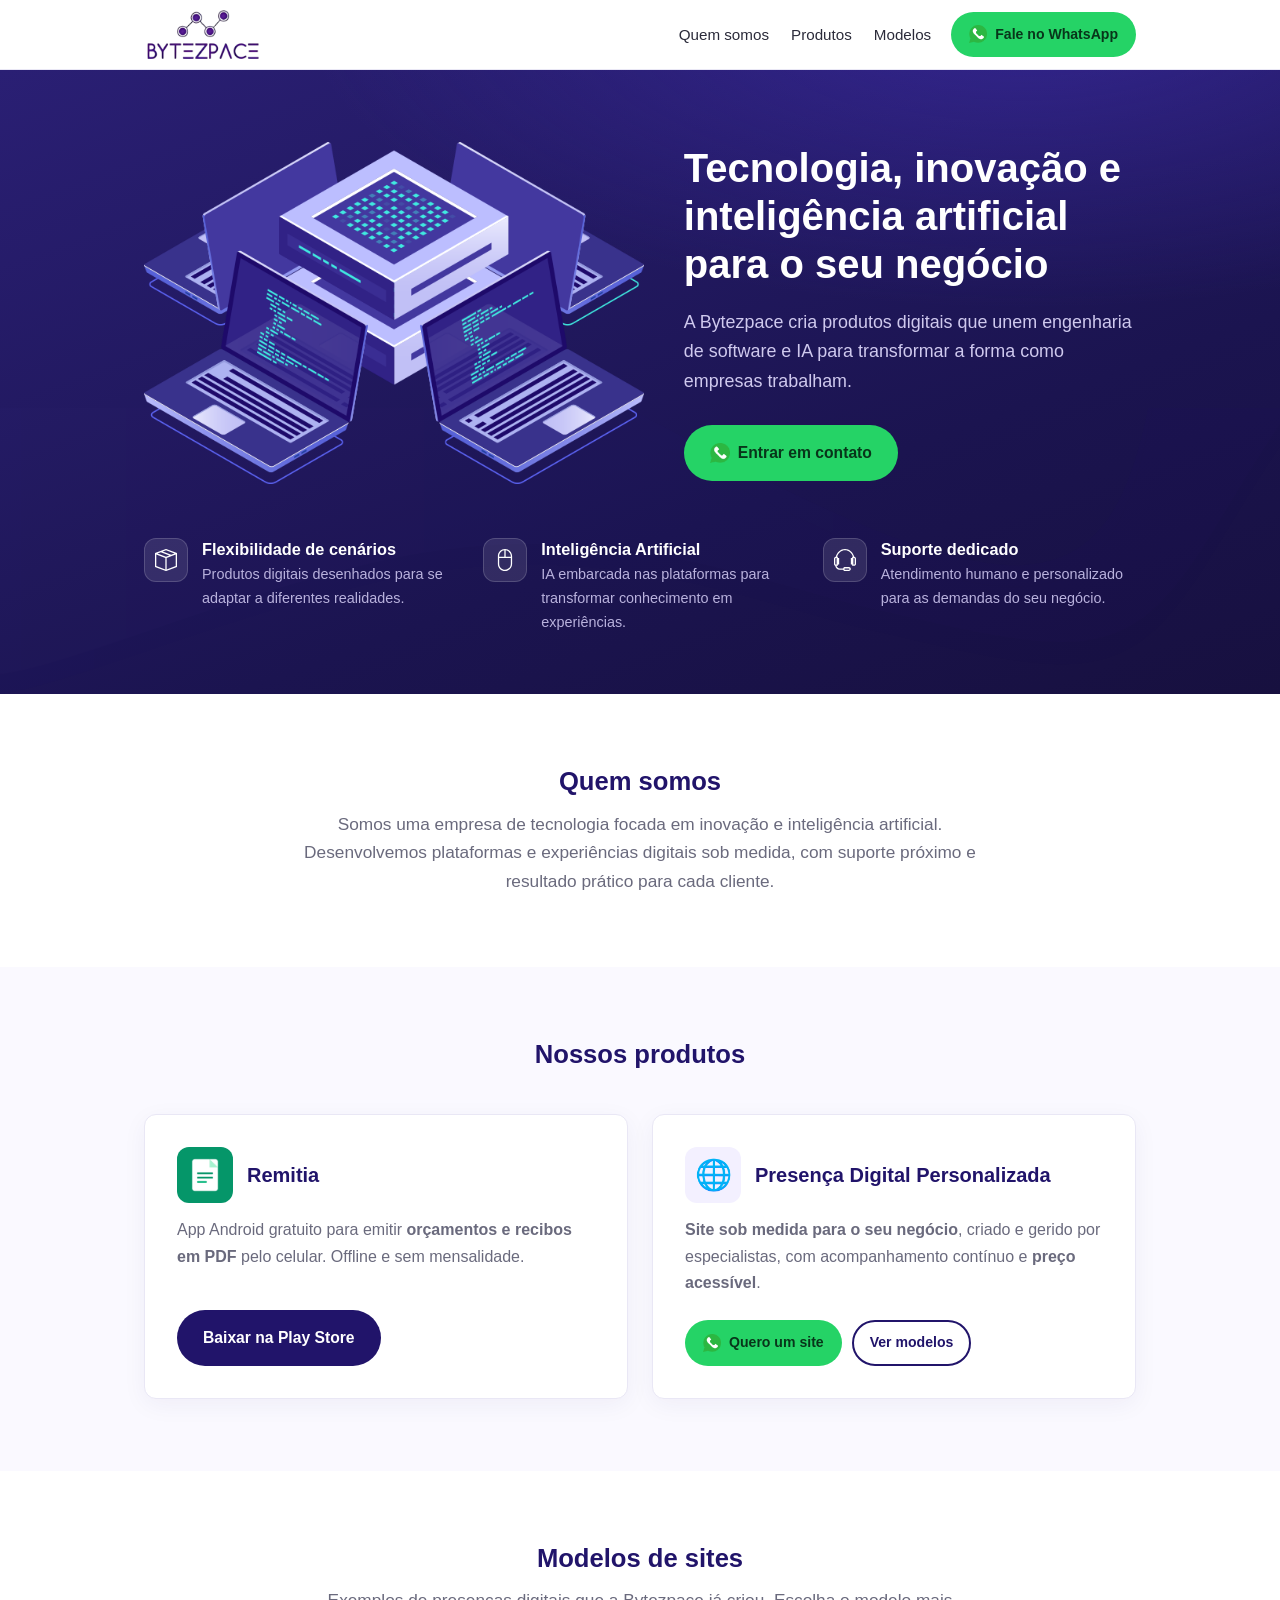
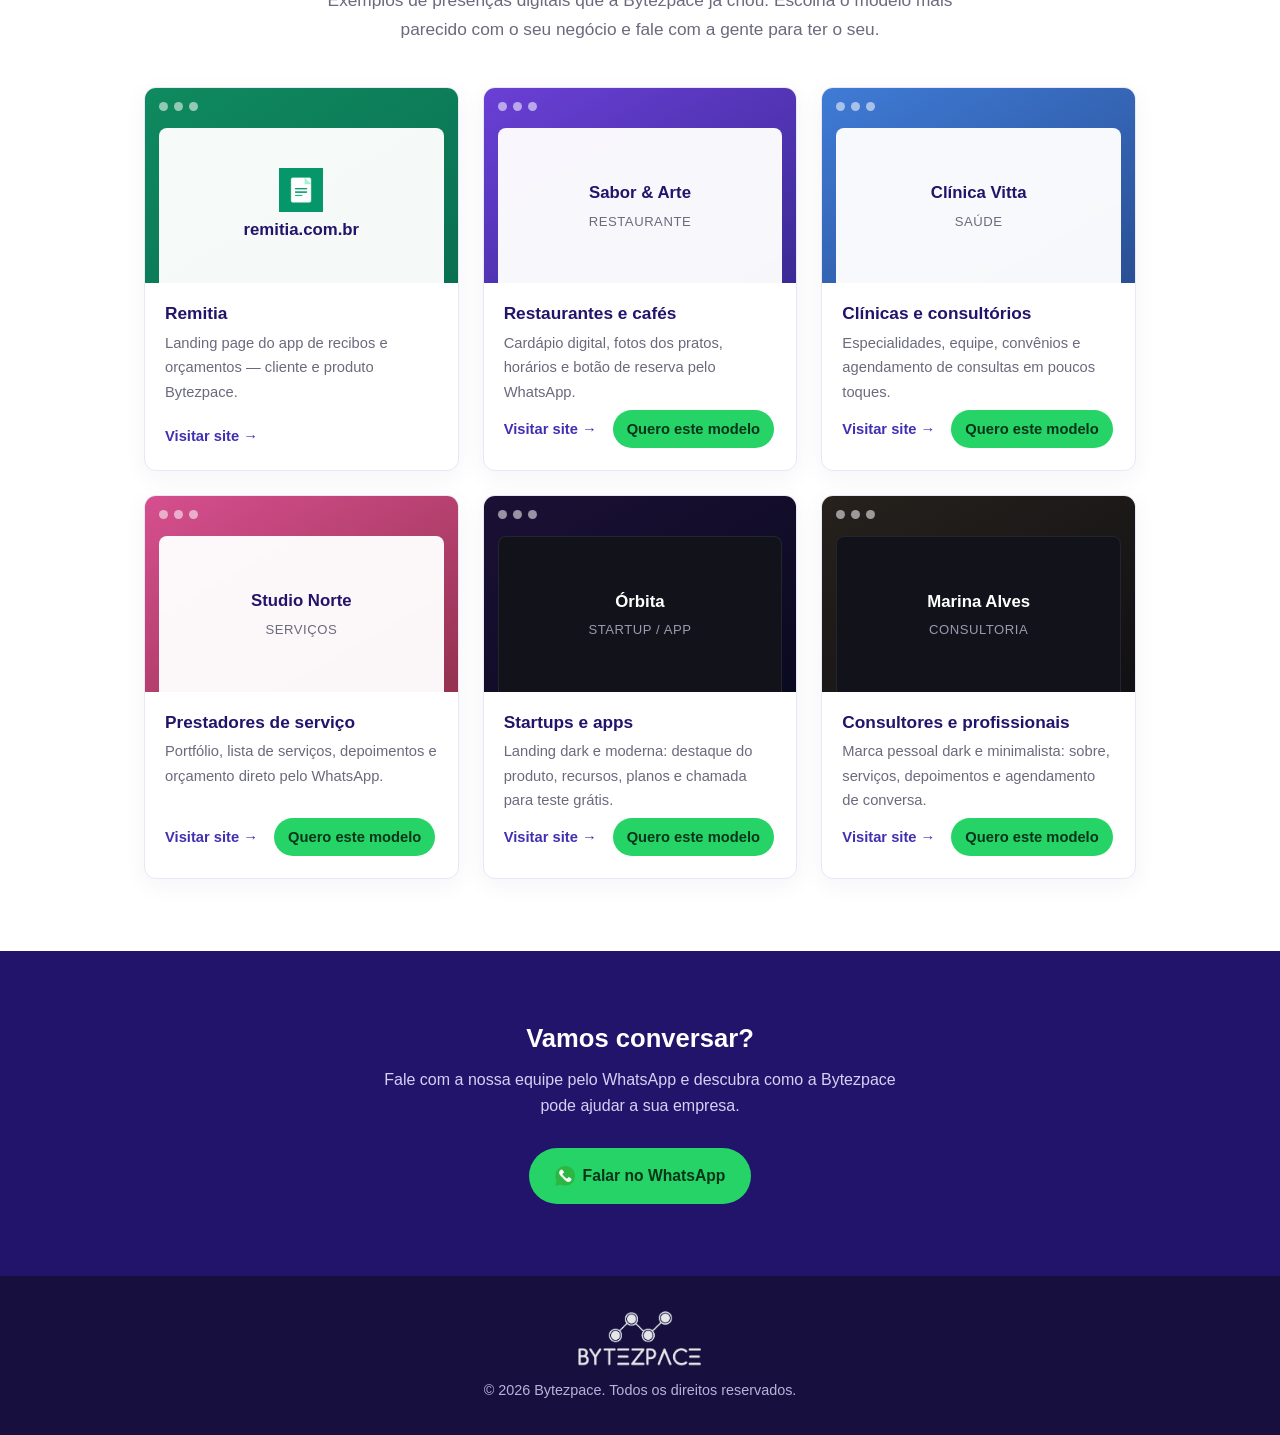
==== index.html @ 477f07d4 "First commit" ====
<!DOCTYPE html>
<html lang="pt-BR">

<head>
  <meta charset="UTF-8">
  <meta name="viewport" content="width=device-width, initial-scale=1.0">
  <title>Bytezpace — Tecnologia, inovação e inteligência artificial</title>
  <meta name="description"
    content="A Bytezpace fornece tecnologia, inovação e inteligência artificial para empresas. Conheça o Remitia e a Presença Digital Personalizada.">
  <link rel="icon" href="assets/img/favicon.png" type="image/png">
  <link rel="stylesheet" href="assets/css/style.css">
</head>

<body>
  <!-- ===================== Header ===================== -->
  <header class="site-header">
    <div class="container header__inner">
      <a class="header__logo" href="#top">
        <img src="assets/img/logo.png" alt="Bytezpace" width="118">
      </a>
      <nav class="header__nav">
        <a href="#quem-somos">Quem somos</a>
        <a href="#produtos">Produtos</a>
        <a href="#modelos">Modelos</a>
      </nav>
      <a class="btn btn--whatsapp btn--sm"
        href="https://wa.me/5561998340338?text=Ol%C3%A1%2C%20gostaria%20de%20falar%20com%20a%20Bytezpace."
        target="_blank" rel="noopener">
        <img src="assets/img/wa-icon.png" alt="" width="18" height="18">
        Fale no WhatsApp
      </a>
    </div>
  </header>

  <main id="top">
    <!-- ===================== Hero ===================== -->
    <section class="hero">
      <div class="container hero__inner">
        <div class="hero__art">
          <img src="assets/img/banner/hero-banner.png" alt="" width="620">
        </div>
        <div class="hero__content">
          <h1>Tecnologia, inovação e inteligência artificial para o seu negócio</h1>
          <p>A Bytezpace cria produtos digitais que unem engenharia de software e IA para
            transformar a forma como empresas trabalham.</p>
          <a class="btn btn--whatsapp"
            href="https://wa.me/5561998340338?text=Ol%C3%A1%2C%20gostaria%20de%20falar%20com%20a%20Bytezpace."
            target="_blank" rel="noopener">
            <img src="assets/img/wa-icon.png" alt="" width="20" height="20">
            Entrar em contato
          </a>
        </div>
      </div>

      <div class="container hero__features">
        <div class="feature">
          <span class="feature__icon" aria-hidden="true">
            <svg viewBox="0 0 17 17" fill="currentColor">
              <path
                d="M8.517-0.035l-8.517 3.221v10.693l8.5 3.188 8.5-3.188v-10.692l-8.483-3.222zM15.084 3.528l-2.586 0.97-6.557-2.489 2.575-0.974 6.568 2.493zM8.5 5.997l-6.581-2.468 2.609-0.986 6.551 2.487-2.579 0.967zM1 4.253l7 2.625v8.932l-7-2.625v-8.932zM9 15.81v-8.932l7-2.625v8.932l-7 2.625z" />
            </svg>
          </span>
          <div>
            <h3>Flexibilidade de cenários</h3>
            <p>Produtos digitais desenhados para se adaptar a diferentes realidades.</p>
          </div>
        </div>
        <div class="feature">
          <span class="feature__icon" aria-hidden="true">
            <svg viewBox="0 0 17 17" fill="currentColor">
              <path
                d="M8.5 0c-3.033 0-5.5 2.467-5.5 5.5v6c0 3.033 2.467 5.5 5.5 5.5s5.5-2.467 5.5-5.5v-6c0-3.033-2.467-5.5-5.5-5.5zM13 5.5v0.5h-4v-4.949c2.244 0.252 4 2.139 4 4.449zM8 1.051v4.949h-4v-0.5c0-2.31 1.756-4.197 4-4.449zM8.5 16c-2.481 0-4.5-2.019-4.5-4.5v-4.5h9v4.5c0 2.481-2.019 4.5-4.5 4.5z" />
            </svg>
          </span>
          <div>
            <h3>Inteligência Artificial</h3>
            <p>IA embarcada nas plataformas para transformar conhecimento em experiências.</p>
          </div>
        </div>
        <div class="feature">
          <span class="feature__icon" aria-hidden="true">
            <svg viewBox="0 0 17 17" fill="currentColor">
              <path
                d="M15.668 6.017c-0.957-3.557-3.863-6.017-7.168-6.017-3.295 0-6.212 2.464-7.168 6.017-0.747 0.082-1.332 0.712-1.332 1.483v4c0 0.625 0.382 1.16 0.924 1.385 0.194 1.747 1.663 3.115 3.461 3.115h2.707c0.207 0.581 0.757 1 1.408 1h3c0.827 0 1.5-0.673 1.5-1.5s-0.673-1.5-1.5-1.5h-3c-0.651 0-1.201 0.419-1.408 1h-2.707c-1.208 0-2.217-0.86-2.449-2h1.064v-1h1v-5h-1v-1h-0.606c0.913-2.961 3.352-5 6.106-5 2.762 0 5.193 2.037 6.106 5h-0.606v1h-1v5h1v1h1.506c0.824 0 1.494-0.673 1.494-1.5v-4c0-0.771-0.585-1.401-1.332-1.483zM8.5 15h3c0.275 0 0.5 0.224 0.5 0.5s-0.225 0.5-0.5 0.5h-3c-0.275 0-0.5-0.224-0.5-0.5s0.225-0.5 0.5-0.5zM2 12h-0.506c-0.272 0-0.494-0.224-0.494-0.5v-4c0-0.276 0.222-0.5 0.494-0.5h0.506v5zM16 11.5c0 0.276-0.222 0.5-0.494 0.5h-0.506v-5h0.506c0.272 0 0.494 0.224 0.494 0.5v4z" />
            </svg>
          </span>
          <div>
            <h3>Suporte dedicado</h3>
            <p>Atendimento humano e personalizado para as demandas do seu negócio.</p>
          </div>
        </div>
      </div>
    </section>

    <!-- ===================== Quem somos ===================== -->
    <section id="quem-somos" class="section">
      <div class="container">
        <h2>Quem somos</h2>
        <p class="section__lead">
          Somos uma empresa de tecnologia focada em inovação e inteligência artificial.
          Desenvolvemos plataformas e experiências digitais sob medida, com suporte
          próximo e resultado prático para cada cliente.
        </p>
      </div>
    </section>

    <!-- ===================== Produtos ===================== -->
    <section id="produtos" class="section section--alt">
      <div class="container">
        <h2>Nossos produtos</h2>

        <div class="products">
          <!-- Produto 1: Remitia -->
          <article class="product">
            <div class="product__head">
              <img class="product__icon" src="assets/img/remitia-icon.png" alt="Remitia" width="56" height="56">
              <h3>Remitia</h3>
            </div>
            <p>
              App Android gratuito para emitir <strong>orçamentos e recibos em PDF</strong>
              pelo celular. Offline e sem mensalidade.
            </p>
            <a class="btn btn--primary"
              href="https://play.google.com/store/apps/details?id=com.app.remitia"
              target="_blank" rel="noopener">
              Baixar na Play Store
            </a>
          </article>

          <!-- Produto 2: Presença Digital Personalizada -->
          <article class="product">
            <div class="product__head">
              <span class="product__icon product__icon--emoji">🌐</span>
              <h3>Presença Digital Personalizada</h3>
            </div>
            <p>
              <strong>Site sob medida para o seu negócio</strong>, criado e gerido por
              especialistas, com acompanhamento contínuo e <strong>preço acessível</strong>.
            </p>
            <div class="product__actions">
              <a class="btn btn--whatsapp btn--sm"
                href="https://wa.me/5561998340338?text=Quero%20um%20site%20para%20minha%20empresa%0ANome%20da%20empresa%3A%20%0ADescri%C3%A7%C3%A3o%20do%20site%3A%20%0ALista%20de%20imagens%20se%20houver%3A%20"
                target="_blank" rel="noopener">
                <img src="assets/img/wa-icon.png" alt="" width="18" height="18">
                Quero um site
              </a>
              <a class="btn btn--outline btn--sm" href="#modelos">Ver modelos</a>
            </div>
          </article>
        </div>
      </div>
    </section>

    <!-- ===================== Modelos / sites de clientes ===================== -->
    <section id="modelos" class="section">
      <div class="container">
        <h2>Modelos de sites</h2>
        <p class="section__lead">
          Exemplos de presenças digitais que a Bytezpace já criou. Escolha o modelo mais
          parecido com o seu negócio e fale com a gente para ter o seu.
        </p>

        <div class="models">
          <!-- Cliente real: Remitia -->
          <article class="model">
            <a class="model__preview model__preview--remitia" href="https://remitia.com.br" target="_blank"
              rel="noopener">
              <span class="model__dots"><i></i><i></i><i></i></span>
              <span class="model__screen">
                <img src="assets/img/remitia-icon.png" alt="" width="44" height="44">
                <strong>remitia.com.br</strong>
              </span>
            </a>
            <div class="model__body">
              <a class="model__text" href="https://remitia.com.br" target="_blank" rel="noopener">
                <h3>Remitia</h3>
                <p>Landing page do app de recibos e orçamentos — cliente e produto Bytezpace.</p>
              </a>
              <div class="model__actions">
                <a class="model__link" href="https://remitia.com.br" target="_blank" rel="noopener">Visitar site →</a>
              </div>
            </div>
          </article>

          <!-- Modelo 1 -->
          <article class="model">
            <a class="model__preview model__preview--a" href="modelos/restaurante.html">
              <span class="model__dots"><i></i><i></i><i></i></span>
              <span class="model__screen"><strong>Sabor &amp; Arte</strong><em>Restaurante</em></span>
            </a>
            <div class="model__body">
              <a class="model__text" href="modelos/restaurante.html">
                <h3>Restaurantes e cafés</h3>
                <p>Cardápio digital, fotos dos pratos, horários e botão de reserva pelo WhatsApp.</p>
              </a>
              <div class="model__actions">
                <a class="model__link" href="modelos/restaurante.html">Visitar site →</a>
                <a class="model__link model__link--wa"
                  href="https://wa.me/5561998340338?text=Quero%20um%20site%20para%20minha%20empresa%0AModelo%3A%20Sabor%20%26%20Arte%0ANome%20da%20empresa%3A%20%0ADescri%C3%A7%C3%A3o%20do%20site%3A%20%0ALista%20de%20imagens%20se%20houver%3A%20"
                  target="_blank" rel="noopener">Quero este modelo</a>
              </div>
            </div>
          </article>

          <!-- Modelo 2 -->
          <article class="model">
            <a class="model__preview model__preview--b" href="modelos/clinica.html">
              <span class="model__dots"><i></i><i></i><i></i></span>
              <span class="model__screen"><strong>Clínica Vitta</strong><em>Saúde</em></span>
            </a>
            <div class="model__body">
              <a class="model__text" href="modelos/clinica.html">
                <h3>Clínicas e consultórios</h3>
                <p>Especialidades, equipe, convênios e agendamento de consultas em poucos toques.</p>
              </a>
              <div class="model__actions">
                <a class="model__link" href="modelos/clinica.html">Visitar site →</a>
                <a class="model__link model__link--wa"
                  href="https://wa.me/5561998340338?text=Quero%20um%20site%20para%20minha%20empresa%0AModelo%3A%20Cl%C3%ADnica%20Vitta%0ANome%20da%20empresa%3A%20%0ADescri%C3%A7%C3%A3o%20do%20site%3A%20%0ALista%20de%20imagens%20se%20houver%3A%20"
                  target="_blank" rel="noopener">Quero este modelo</a>
              </div>
            </div>
          </article>

          <!-- Modelo 3 -->
          <article class="model">
            <a class="model__preview model__preview--c" href="modelos/servicos.html">
              <span class="model__dots"><i></i><i></i><i></i></span>
              <span class="model__screen"><strong>Studio Norte</strong><em>Serviços</em></span>
            </a>
            <div class="model__body">
              <a class="model__text" href="modelos/servicos.html">
                <h3>Prestadores de serviço</h3>
                <p>Portfólio, lista de serviços, depoimentos e orçamento direto pelo WhatsApp.</p>
              </a>
              <div class="model__actions">
                <a class="model__link" href="modelos/servicos.html">Visitar site →</a>
                <a class="model__link model__link--wa"
                  href="https://wa.me/5561998340338?text=Quero%20um%20site%20para%20minha%20empresa%0AModelo%3A%20Studio%20Norte%0ANome%20da%20empresa%3A%20%0ADescri%C3%A7%C3%A3o%20do%20site%3A%20%0ALista%20de%20imagens%20se%20houver%3A%20"
                  target="_blank" rel="noopener">Quero este modelo</a>
              </div>
            </div>
          </article>

          <!-- Modelo 4 (dark) -->
          <article class="model">
            <a class="model__preview model__preview--d" href="modelos/startup.html">
              <span class="model__dots"><i></i><i></i><i></i></span>
              <span class="model__screen model__screen--dark"><strong>Órbita</strong><em>Startup / App</em></span>
            </a>
            <div class="model__body">
              <a class="model__text" href="modelos/startup.html">
                <h3>Startups e apps</h3>
                <p>Landing dark e moderna: destaque do produto, recursos, planos e chamada para teste grátis.</p>
              </a>
              <div class="model__actions">
                <a class="model__link" href="modelos/startup.html">Visitar site →</a>
                <a class="model__link model__link--wa"
                  href="https://wa.me/5561998340338?text=Quero%20um%20site%20para%20minha%20empresa%0AModelo%3A%20%C3%93rbita%0ANome%20da%20empresa%3A%20%0ADescri%C3%A7%C3%A3o%20do%20site%3A%20%0ALista%20de%20imagens%20se%20houver%3A%20"
                  target="_blank" rel="noopener">Quero este modelo</a>
              </div>
            </div>
          </article>

          <!-- Modelo 5 (dark) -->
          <article class="model">
            <a class="model__preview model__preview--e" href="modelos/consultoria.html">
              <span class="model__dots"><i></i><i></i><i></i></span>
              <span class="model__screen model__screen--dark"><strong>Marina Alves</strong><em>Consultoria</em></span>
            </a>
            <div class="model__body">
              <a class="model__text" href="modelos/consultoria.html">
                <h3>Consultores e profissionais</h3>
                <p>Marca pessoal dark e minimalista: sobre, serviços, depoimentos e agendamento de conversa.</p>
              </a>
              <div class="model__actions">
                <a class="model__link" href="modelos/consultoria.html">Visitar site →</a>
                <a class="model__link model__link--wa"
                  href="https://wa.me/5561998340338?text=Quero%20um%20site%20para%20minha%20empresa%0AModelo%3A%20Marina%20Alves%0ANome%20da%20empresa%3A%20%0ADescri%C3%A7%C3%A3o%20do%20site%3A%20%0ALista%20de%20imagens%20se%20houver%3A%20"
                  target="_blank" rel="noopener">Quero este modelo</a>
              </div>
            </div>
          </article>
        </div>
      </div>
    </section>

    <!-- ===================== Contato ===================== -->
    <section id="contato" class="section section--cta">
      <div class="container">
        <h2>Vamos conversar?</h2>
        <p>Fale com a nossa equipe pelo WhatsApp e descubra como a Bytezpace pode ajudar a
          sua empresa.</p>
        <a class="btn btn--whatsapp"
          href="https://wa.me/5561998340338?text=Ol%C3%A1%2C%20gostaria%20de%20falar%20com%20a%20Bytezpace."
          target="_blank" rel="noopener">
          <img src="assets/img/wa-icon.png" alt="" width="20" height="20">
          Falar no WhatsApp
        </a>
      </div>
    </section>
  </main>

  <!-- ===================== Footer ===================== -->
  <footer class="site-footer">
    <div class="container">
      <img src="assets/img/logo-white.png" alt="Bytezpace" width="130">
      <p>&copy; <span id="year"></span> Bytezpace. Todos os direitos reservados.</p>
    </div>
  </footer>

  <script>document.getElementById('year').textContent = new Date().getFullYear();</script>
</body>

</html>
---- assets/css/style.css ----
:root {
  --purple: #21146a;
  --purple-deep: #22195b;
  --purple-darker: #17103f;
  --purple-light: #412fb3;
  --wa-green: #25d366;
  --ink: #2b2b3a;
  --muted: #6a6a7d;
  --bg: #ffffff;
  --bg-alt: #faf9ff;
  --border: #e9e7f5;
  --radius: 12px;
  --maxw: 1040px;
}

* { box-sizing: border-box; }

html { scroll-behavior: smooth; }

body {
  margin: 0;
  font-family: -apple-system, BlinkMacSystemFont, "Segoe UI", Roboto, Helvetica, Arial, sans-serif;
  color: var(--ink);
  background: var(--bg);
  line-height: 1.65;
  -webkit-font-smoothing: antialiased;
}

.container {
  max-width: var(--maxw);
  margin: 0 auto;
  padding: 0 24px;
}

h1, h2, h3 {
  color: var(--purple);
  line-height: 1.2;
  margin: 0 0 .5em;
}

h1 { font-size: 2.1rem; }
h2 { font-size: 1.6rem; }
h3 { font-size: 1.25rem; }

p { margin: 0 0 1rem; }

/* ===================== Buttons ===================== */
.btn {
  display: inline-flex;
  align-items: center;
  gap: 8px;
  padding: 13px 24px;
  border-radius: 999px;
  font-weight: 600;
  font-size: .98rem;
  text-decoration: none;
  border: 2px solid transparent;
  transition: transform .12s ease, box-shadow .12s ease, background .12s ease;
}

.btn:hover { transform: translateY(-2px); }

.btn--sm { padding: 9px 16px; font-size: .88rem; }

.btn--primary {
  background: var(--purple);
  color: #fff;
}
.btn--primary:hover { background: var(--purple-light); }

.btn--whatsapp {
  background: var(--wa-green);
  color: #08351a;
}
.btn--whatsapp:hover { box-shadow: 0 8px 20px rgba(37, 211, 102, .35); }

.btn--outline {
  background: transparent;
  color: var(--purple);
  border-color: var(--purple);
}
.btn--outline:hover { background: var(--purple); color: #fff; }

/* ===================== Header ===================== */
.site-header {
  position: sticky;
  top: 0;
  z-index: 50;
  background: rgba(255, 255, 255, .92);
  backdrop-filter: blur(8px);
  border-bottom: 1px solid var(--border);
}

.header__inner {
  display: flex;
  align-items: center;
  gap: 20px;
  padding-top: 7px;
  padding-bottom: 7px;
}

.header__logo { display: flex; }
.header__logo img { display: block; height: auto; }

.header__nav {
  margin-left: auto;
  display: flex;
  gap: 22px;
}

.header__nav a {
  color: var(--ink);
  text-decoration: none;
  font-weight: 500;
  font-size: .95rem;
}
.header__nav a:hover { color: var(--purple-light); }

/* ===================== Hero ===================== */
.hero {
  position: relative;
  overflow: hidden;
  background: var(--purple-deep);
  background-image:
    radial-gradient(1200px 500px at 80% -10%, rgba(65, 47, 179, .55), transparent 60%),
    linear-gradient(160deg, #2a1f74 0%, #1b1450 65%, #17103f 100%);
  color: #fff;
  padding: 72px 0 60px;
}

.hero::after {
  content: "";
  position: absolute;
  left: 0;
  bottom: -1px;
  width: 100%;
  height: 46%;
  background: url("../img/banner/banner-bg.png") center bottom / cover no-repeat;
  opacity: .12;
  pointer-events: none;
}

.hero__inner {
  position: relative;
  z-index: 1;
  display: grid;
  grid-template-columns: 1.05fr .95fr;
  align-items: center;
  gap: 40px;
}

.hero__art img { width: 100%; max-width: 560px; height: auto; display: block; }

.hero__content h1 { color: #fff; font-size: 2.5rem; }
.hero__content p {
  color: #cfc9ee;
  font-size: 1.12rem;
  margin: 1rem 0 1.8rem;
}

/* Feature strip inside hero */
.hero__features {
  position: relative;
  z-index: 1;
  margin-top: 54px;
  display: grid;
  grid-template-columns: repeat(3, 1fr);
  gap: 26px;
}

.feature {
  display: flex;
  gap: 14px;
  align-items: flex-start;
}

.feature__icon {
  flex-shrink: 0;
  width: 44px;
  height: 44px;
  display: inline-flex;
  align-items: center;
  justify-content: center;
  border-radius: 12px;
  background: rgba(255, 255, 255, .10);
  border: 1px solid rgba(255, 255, 255, .16);
  color: #fff;
}
.feature__icon svg { width: 22px; height: 22px; }

.feature h3 { color: #fff; font-size: 1.02rem; margin: 2px 0 4px; }
.feature p { color: #b9b2dd; font-size: .9rem; margin: 0; }

/* ===================== Sections ===================== */
.section { padding: 72px 0; }
.section--alt { background: var(--bg-alt); }

.section h2 { text-align: center; }

.section__lead {
  text-align: center;
  max-width: 680px;
  margin: 0 auto;
  font-size: 1.08rem;
  color: var(--muted);
}

/* ===================== Products ===================== */
.products {
  margin-top: 44px;
  display: grid;
  grid-template-columns: repeat(auto-fit, minmax(280px, 1fr));
  gap: 24px;
}

.product {
  background: #fff;
  border: 1px solid var(--border);
  border-radius: var(--radius);
  padding: 32px;
  box-shadow: 0 6px 24px rgba(33, 20, 106, .05);
  display: flex;
  flex-direction: column;
}

.product__head {
  display: flex;
  align-items: center;
  gap: 14px;
  margin-bottom: 14px;
}

.product__head h3 { margin: 0; }

.product__icon {
  border-radius: 12px;
  flex-shrink: 0;
}

.product__icon--emoji {
  width: 56px;
  height: 56px;
  display: inline-flex;
  align-items: center;
  justify-content: center;
  font-size: 30px;
  background: #f3f0ff;
  border-radius: 12px;
}

.product p {
  color: var(--muted);
  flex-grow: 1;
}

.product .btn { align-self: flex-start; margin-top: 8px; }

.product__actions {
  margin-top: 8px;
  display: flex;
  flex-wrap: wrap;
  gap: 10px;
}
.product__actions .btn { margin-top: 0; }

/* ===================== Modelos ===================== */
.models {
  margin-top: 44px;
  display: grid;
  grid-template-columns: repeat(auto-fit, minmax(240px, 1fr));
  gap: 24px;
}

.model {
  background: #fff;
  border: 1px solid var(--border);
  border-radius: var(--radius);
  overflow: hidden;
  box-shadow: 0 6px 24px rgba(33, 20, 106, .05);
  display: flex;
  flex-direction: column;
  transition: transform .12s ease, box-shadow .12s ease;
}
.model:hover { transform: translateY(-3px); box-shadow: 0 12px 30px rgba(33, 20, 106, .12); }

.model__preview {
  display: block;
  text-decoration: none;
  padding: 14px 14px 0;
  aspect-ratio: 16 / 10;
  position: relative;
}
.model__preview--remitia { background: linear-gradient(150deg, #0f8a5f, #0a6f52); }
.model__preview--a { background: linear-gradient(150deg, #6a3fd6, #3b2a94); }
.model__preview--b { background: linear-gradient(150deg, #3f7bd6, #2a4f94); }
.model__preview--c { background: linear-gradient(150deg, #d64f8f, #94324f); }
.model__preview--d { background: linear-gradient(150deg, #1b1035, #0a0a1f); }
.model__preview--e { background: linear-gradient(150deg, #26211c, #111014); }

.model__dots { display: flex; gap: 6px; margin-bottom: 10px; }
.model__dots i {
  width: 9px; height: 9px; border-radius: 50%;
  background: rgba(255, 255, 255, .55);
}

.model__screen {
  position: absolute;
  left: 14px; right: 14px; bottom: 0;
  height: calc(100% - 40px);
  background: rgba(255, 255, 255, .96);
  border-radius: 8px 8px 0 0;
  display: flex;
  flex-direction: column;
  align-items: center;
  justify-content: center;
  gap: 4px;
  text-align: center;
  padding: 10px;
}
.model__screen strong { color: var(--purple); font-size: 1.05rem; }
.model__screen em { color: var(--muted); font-style: normal; font-size: .82rem; letter-spacing: .04em; text-transform: uppercase; }

.model__screen--dark { background: #12121b; border: 1px solid rgba(255, 255, 255, .08); border-bottom: 0; }
.model__screen--dark strong { color: #fff; }
.model__screen--dark em { color: #9a9ab0; }

.model__body { padding: 20px 20px 22px; display: flex; flex-direction: column; flex-grow: 1; }

.model__text { text-decoration: none; color: inherit; display: block; flex-grow: 1; }
.model__text h3 { font-size: 1.08rem; margin-bottom: .4em; transition: color .12s ease; }
.model__text p { color: var(--muted); font-size: .92rem; margin: 0; }
.model__text:hover h3 { color: var(--purple-light); }
.model__text:hover p { color: var(--ink); }

.model__actions {
  margin-top: 6px;
  display: flex;
  flex-wrap: wrap;
  align-items: center;
  gap: 8px 16px;
}

.model__link {
  color: var(--purple-light);
  font-weight: 600;
  font-size: .92rem;
  text-decoration: none;
}
.model__link:hover { text-decoration: underline; }

.model__link--wa {
  background: var(--wa-green);
  color: #08351a;
  padding: 7px 14px;
  border-radius: 999px;
}
.model__link--wa:hover { text-decoration: none; filter: brightness(1.03); }

/* ===================== CTA ===================== */
.section--cta {
  background: var(--purple);
  text-align: center;
}
.section--cta h2 { color: #fff; }
.section--cta p {
  color: #d7d0f5;
  max-width: 540px;
  margin: 0 auto 1.8rem;
}

/* ===================== Footer ===================== */
.site-footer {
  background: var(--purple-darker);
  color: #b9b2d8;
  padding: 32px 0;
  text-align: center;
}
.site-footer img { display: block; margin: 0 auto 12px; height: auto; opacity: .9; }
.site-footer p { margin: 0; font-size: .9rem; }

/* ===================== Responsive ===================== */
@media (max-width: 860px) {
  .hero__inner { grid-template-columns: 1fr; text-align: center; }
  .hero__art { order: 2; }
  .hero__art img { margin: 0 auto; max-width: 420px; }
  .hero__content .btn { }
  .hero__features { grid-template-columns: 1fr; gap: 18px; max-width: 420px; margin-left: auto; margin-right: auto; }
  .feature { text-align: left; }
}

@media (max-width: 640px) {
  .header__nav { display: none; }
  .hero__content h1 { font-size: 2rem; }
  .section { padding: 56px 0; }
}
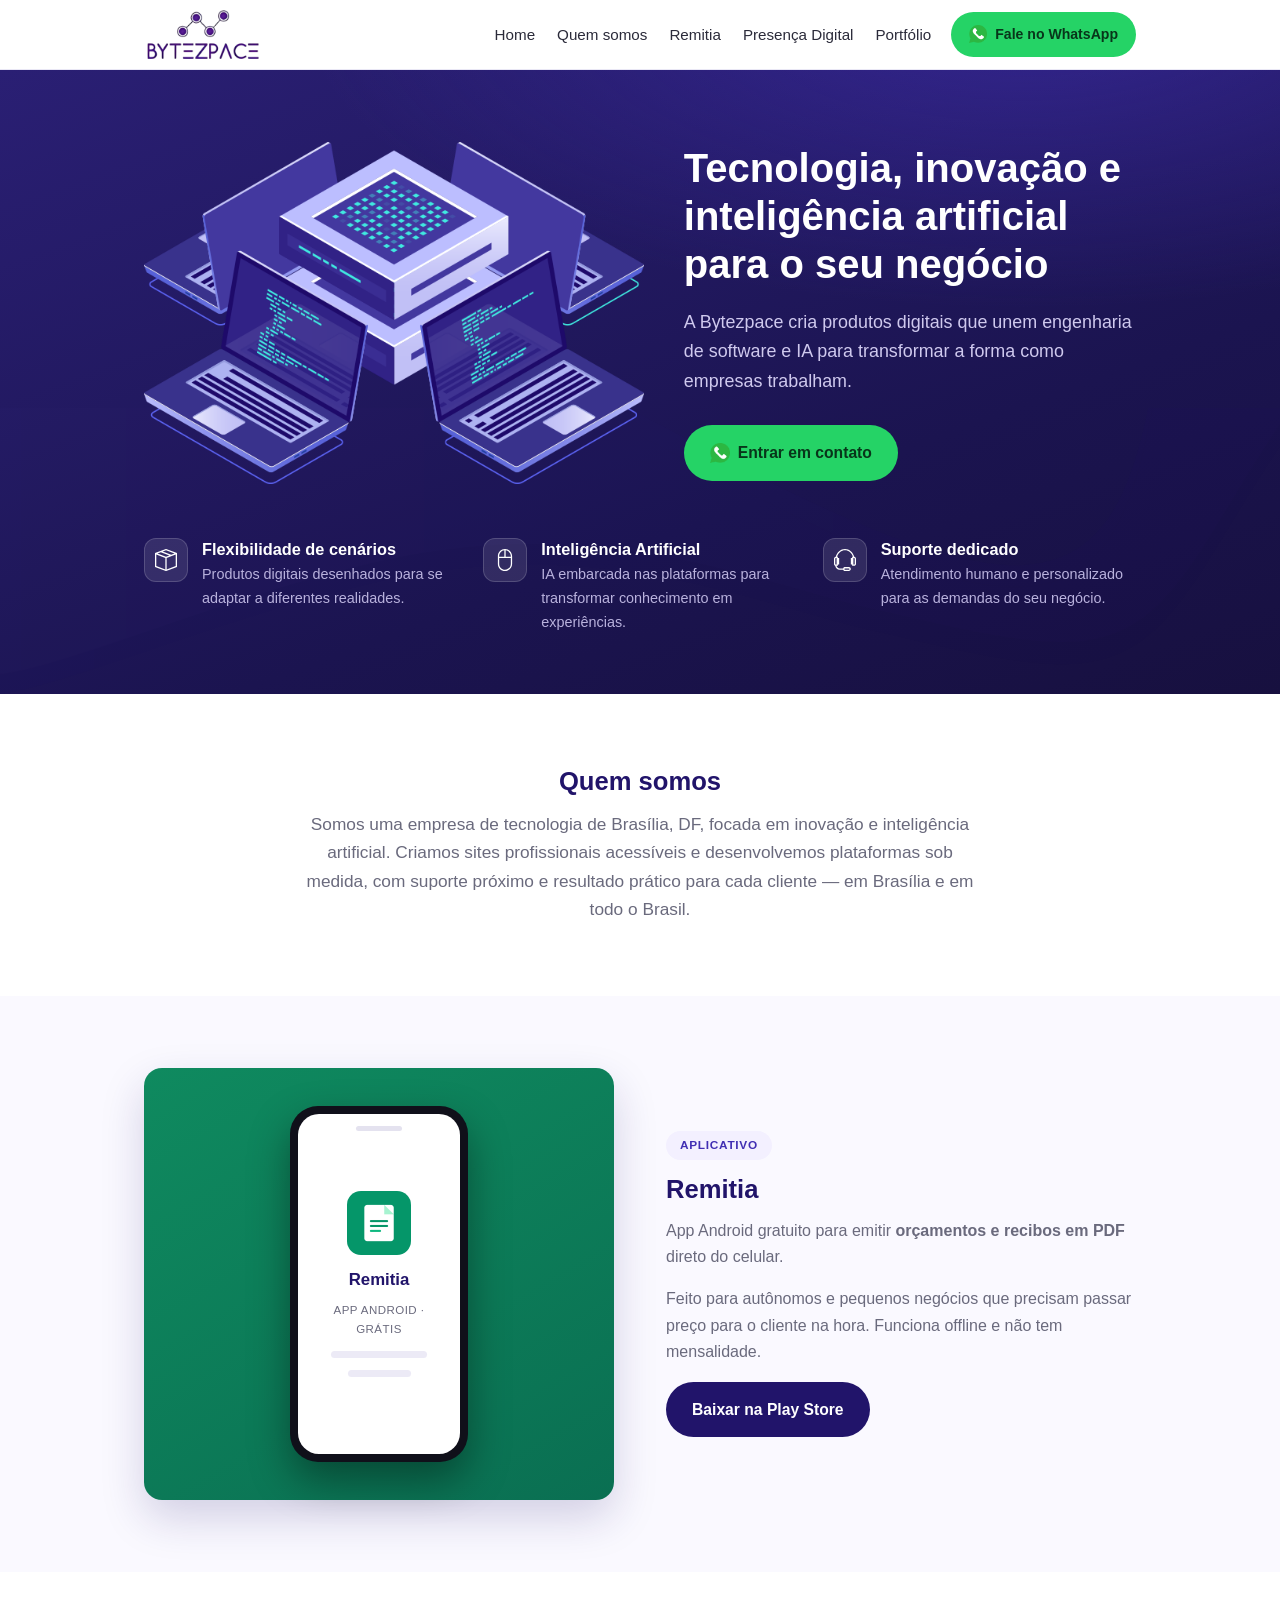
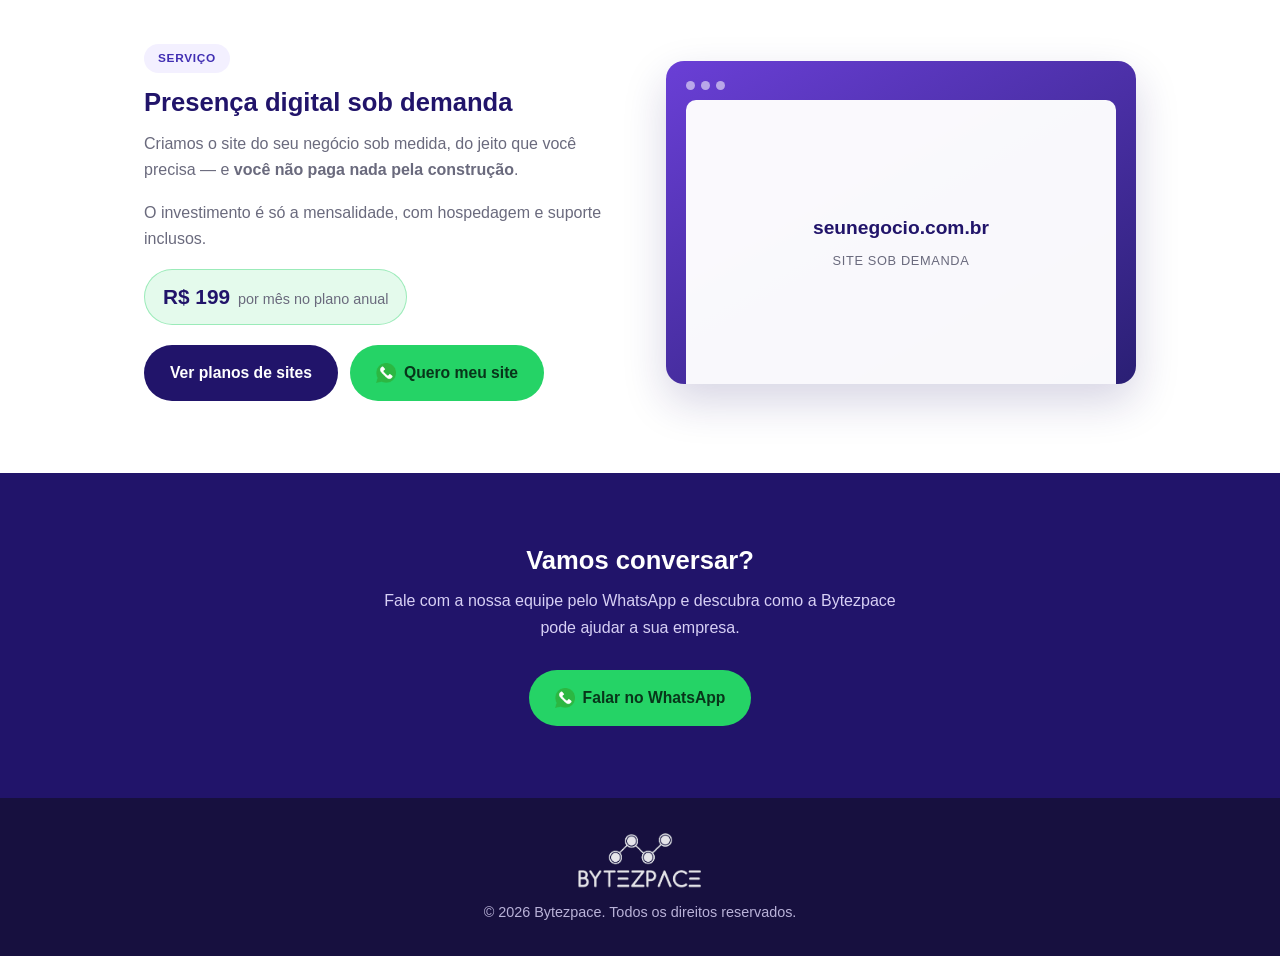
==== commit c6404133: "Update site" ====
--- a/index.html
+++ b/index.html
@@ -4,9 +4,33 @@
 <head>
   <meta charset="UTF-8">
   <meta name="viewport" content="width=device-width, initial-scale=1.0">
-  <title>Bytezpace — Tecnologia, inovação e inteligência artificial</title>
+  <title>Bytezpace — Tecnologia, IA e criação de sites em Brasília</title>
   <meta name="description"
-    content="A Bytezpace fornece tecnologia, inovação e inteligência artificial para empresas. Conheça o Remitia e a Presença Digital Personalizada.">
+    content="A Bytezpace cria sites profissionais acessíveis a partir de R$ 199/mês, sem custo de criação, e desenvolve produtos digitais com IA. Brasília, DF.">
+  <link rel="canonical" href="https://bytezpace.com.br/">
+  <meta name="robots" content="index, follow, max-image-preview:large">
+  <meta name="theme-color" content="#21146a">
+  <meta name="geo.region" content="BR-DF">
+  <meta name="geo.placename" content="Brasília">
+
+  <!-- Open Graph / Twitter -->
+  <meta property="og:type" content="website">
+  <meta property="og:site_name" content="Bytezpace">
+  <meta property="og:locale" content="pt_BR">
+  <meta property="og:url" content="https://bytezpace.com.br/">
+  <meta property="og:title" content="Bytezpace — Tecnologia, IA e criação de sites em Brasília">
+  <meta property="og:description"
+    content="Sites profissionais acessíveis a partir de R$ 199/mês, sem custo de criação, e produtos digitais com inteligência artificial.">
+  <meta property="og:image" content="https://bytezpace.com.br/assets/img/banner/hero-banner.png">
+  <meta property="og:image:width" content="637">
+  <meta property="og:image:height" content="436">
+  <meta property="og:image:alt" content="Bytezpace — tecnologia e criação de sites">
+  <meta name="twitter:card" content="summary_large_image">
+  <meta name="twitter:title" content="Bytezpace — Tecnologia, IA e criação de sites em Brasília">
+  <meta name="twitter:description"
+    content="Sites acessíveis a partir de R$ 199/mês e produtos digitais com IA.">
+  <meta name="twitter:image" content="https://bytezpace.com.br/assets/img/banner/hero-banner.png">
+
   <link rel="icon" href="assets/img/favicon.png" type="image/png">
   <link rel="stylesheet" href="assets/css/style.css">
 </head>
@@ -19,9 +43,11 @@
         <img src="assets/img/logo.png" alt="Bytezpace" width="118">
       </a>
       <nav class="header__nav">
+        <a href="#top">Home</a>
         <a href="#quem-somos">Quem somos</a>
-        <a href="#produtos">Produtos</a>
-        <a href="#modelos">Modelos</a>
+        <a href="#remitia">Remitia</a>
+        <a href="presenca-digital.html">Presença Digital</a>
+        <a href="presenca-digital.html#portfolio">Portfólio</a>
       </nav>
       <a class="btn btn--whatsapp btn--sm"
         href="https://wa.me/5561998340338?text=Ol%C3%A1%2C%20gostaria%20de%20falar%20com%20a%20Bytezpace."
@@ -97,190 +123,89 @@
       <div class="container">
         <h2>Quem somos</h2>
         <p class="section__lead">
-          Somos uma empresa de tecnologia focada em inovação e inteligência artificial.
-          Desenvolvemos plataformas e experiências digitais sob medida, com suporte
-          próximo e resultado prático para cada cliente.
+          Somos uma empresa de tecnologia de Brasília, DF, focada em inovação e
+          inteligência artificial. Criamos sites profissionais acessíveis e desenvolvemos
+          plataformas sob medida, com suporte próximo e resultado prático para cada
+          cliente — em Brasília e em todo o Brasil.
         </p>
       </div>
     </section>
 
-    <!-- ===================== Produtos ===================== -->
-    <section id="produtos" class="section section--alt">
+    <!-- ===================== Remitia ===================== -->
+    <section id="remitia" class="section section--alt">
       <div class="container">
-        <h2>Nossos produtos</h2>
-
-        <div class="products">
-          <!-- Produto 1: Remitia -->
-          <article class="product">
-            <div class="product__head">
-              <img class="product__icon" src="assets/img/remitia-icon.png" alt="Remitia" width="56" height="56">
-              <h3>Remitia</h3>
-            </div>
+        <div class="showcase">
+          <div class="showcase__art showcase__art--remitia">
+            <div class="phone">
+              <div class="phone__screen">
+                <img src="assets/img/remitia-icon.png" alt="" width="64" height="64">
+                <strong>Remitia</strong>
+                <em>App Android · Grátis</em>
+                <span class="phone__bar"></span>
+                <span class="phone__bar phone__bar--short"></span>
+              </div>
+            </div>
+          </div>
+
+          <div class="showcase__body">
+            <span class="showcase__kicker">Aplicativo</span>
+            <h2>Remitia</h2>
             <p>
               App Android gratuito para emitir <strong>orçamentos e recibos em PDF</strong>
-              pelo celular. Offline e sem mensalidade.
+              direto do celular.
             </p>
-            <a class="btn btn--primary"
-              href="https://play.google.com/store/apps/details?id=com.app.remitia"
-              target="_blank" rel="noopener">
-              Baixar na Play Store
-            </a>
-          </article>
-
-          <!-- Produto 2: Presença Digital Personalizada -->
-          <article class="product">
-            <div class="product__head">
-              <span class="product__icon product__icon--emoji">🌐</span>
-              <h3>Presença Digital Personalizada</h3>
-            </div>
             <p>
-              <strong>Site sob medida para o seu negócio</strong>, criado e gerido por
-              especialistas, com acompanhamento contínuo e <strong>preço acessível</strong>.
+              Feito para autônomos e pequenos negócios que precisam passar preço para o
+              cliente na hora. Funciona offline e não tem mensalidade.
             </p>
-            <div class="product__actions">
-              <a class="btn btn--whatsapp btn--sm"
+            <div class="showcase__actions">
+              <a class="btn btn--primary"
+                href="https://play.google.com/store/apps/details?id=com.app.remitia"
+                target="_blank" rel="noopener">
+                Baixar na Play Store
+              </a>
+            </div>
+          </div>
+        </div>
+      </div>
+    </section>
+
+    <!-- ===================== Presença digital sob demanda ===================== -->
+    <section id="presenca-digital" class="section">
+      <div class="container">
+        <div class="showcase showcase--rev">
+          <div class="showcase__art showcase__art--site">
+            <span class="model__dots"><i></i><i></i><i></i></span>
+            <div class="showcase__window">
+              <strong>seunegocio.com.br</strong>
+              <em>Site sob demanda</em>
+            </div>
+          </div>
+
+          <div class="showcase__body">
+            <span class="showcase__kicker">Serviço</span>
+            <h2>Presença digital sob demanda</h2>
+            <p>
+              Criamos o site do seu negócio sob medida, do jeito que você precisa — e
+              <strong>você não paga nada pela construção</strong>.
+            </p>
+            <p>
+              O investimento é só a mensalidade, com hospedagem e suporte inclusos.
+            </p>
+            <div class="showcase__price">
+              <b>R$ 199</b>
+              <span>por mês no plano anual</span>
+            </div>
+            <div class="showcase__actions">
+              <a class="btn btn--primary" href="presenca-digital.html">Ver planos de sites</a>
+              <a class="btn btn--whatsapp"
                 href="https://wa.me/5561998340338?text=Quero%20um%20site%20para%20minha%20empresa%0ANome%20da%20empresa%3A%20%0ADescri%C3%A7%C3%A3o%20do%20site%3A%20%0ALista%20de%20imagens%20se%20houver%3A%20"
                 target="_blank" rel="noopener">
-                <img src="assets/img/wa-icon.png" alt="" width="18" height="18">
-                Quero um site
+                <img src="assets/img/wa-icon.png" alt="" width="20" height="20">
+                Quero meu site
               </a>
-              <a class="btn btn--outline btn--sm" href="#modelos">Ver modelos</a>
-            </div>
-          </article>
-        </div>
-      </div>
-    </section>
-
-    <!-- ===================== Modelos / sites de clientes ===================== -->
-    <section id="modelos" class="section">
-      <div class="container">
-        <h2>Modelos de sites</h2>
-        <p class="section__lead">
-          Exemplos de presenças digitais que a Bytezpace já criou. Escolha o modelo mais
-          parecido com o seu negócio e fale com a gente para ter o seu.
-        </p>
-
-        <div class="models">
-          <!-- Cliente real: Remitia -->
-          <article class="model">
-            <a class="model__preview model__preview--remitia" href="https://remitia.com.br" target="_blank"
-              rel="noopener">
-              <span class="model__dots"><i></i><i></i><i></i></span>
-              <span class="model__screen">
-                <img src="assets/img/remitia-icon.png" alt="" width="44" height="44">
-                <strong>remitia.com.br</strong>
-              </span>
-            </a>
-            <div class="model__body">
-              <a class="model__text" href="https://remitia.com.br" target="_blank" rel="noopener">
-                <h3>Remitia</h3>
-                <p>Landing page do app de recibos e orçamentos — cliente e produto Bytezpace.</p>
-              </a>
-              <div class="model__actions">
-                <a class="model__link" href="https://remitia.com.br" target="_blank" rel="noopener">Visitar site →</a>
-              </div>
-            </div>
-          </article>
-
-          <!-- Modelo 1 -->
-          <article class="model">
-            <a class="model__preview model__preview--a" href="modelos/restaurante.html">
-              <span class="model__dots"><i></i><i></i><i></i></span>
-              <span class="model__screen"><strong>Sabor &amp; Arte</strong><em>Restaurante</em></span>
-            </a>
-            <div class="model__body">
-              <a class="model__text" href="modelos/restaurante.html">
-                <h3>Restaurantes e cafés</h3>
-                <p>Cardápio digital, fotos dos pratos, horários e botão de reserva pelo WhatsApp.</p>
-              </a>
-              <div class="model__actions">
-                <a class="model__link" href="modelos/restaurante.html">Visitar site →</a>
-                <a class="model__link model__link--wa"
-                  href="https://wa.me/5561998340338?text=Quero%20um%20site%20para%20minha%20empresa%0AModelo%3A%20Sabor%20%26%20Arte%0ANome%20da%20empresa%3A%20%0ADescri%C3%A7%C3%A3o%20do%20site%3A%20%0ALista%20de%20imagens%20se%20houver%3A%20"
-                  target="_blank" rel="noopener">Quero este modelo</a>
-              </div>
-            </div>
-          </article>
-
-          <!-- Modelo 2 -->
-          <article class="model">
-            <a class="model__preview model__preview--b" href="modelos/clinica.html">
-              <span class="model__dots"><i></i><i></i><i></i></span>
-              <span class="model__screen"><strong>Clínica Vitta</strong><em>Saúde</em></span>
-            </a>
-            <div class="model__body">
-              <a class="model__text" href="modelos/clinica.html">
-                <h3>Clínicas e consultórios</h3>
-                <p>Especialidades, equipe, convênios e agendamento de consultas em poucos toques.</p>
-              </a>
-              <div class="model__actions">
-                <a class="model__link" href="modelos/clinica.html">Visitar site →</a>
-                <a class="model__link model__link--wa"
-                  href="https://wa.me/5561998340338?text=Quero%20um%20site%20para%20minha%20empresa%0AModelo%3A%20Cl%C3%ADnica%20Vitta%0ANome%20da%20empresa%3A%20%0ADescri%C3%A7%C3%A3o%20do%20site%3A%20%0ALista%20de%20imagens%20se%20houver%3A%20"
-                  target="_blank" rel="noopener">Quero este modelo</a>
-              </div>
-            </div>
-          </article>
-
-          <!-- Modelo 3 -->
-          <article class="model">
-            <a class="model__preview model__preview--c" href="modelos/servicos.html">
-              <span class="model__dots"><i></i><i></i><i></i></span>
-              <span class="model__screen"><strong>Studio Norte</strong><em>Serviços</em></span>
-            </a>
-            <div class="model__body">
-              <a class="model__text" href="modelos/servicos.html">
-                <h3>Prestadores de serviço</h3>
-                <p>Portfólio, lista de serviços, depoimentos e orçamento direto pelo WhatsApp.</p>
-              </a>
-              <div class="model__actions">
-                <a class="model__link" href="modelos/servicos.html">Visitar site →</a>
-                <a class="model__link model__link--wa"
-                  href="https://wa.me/5561998340338?text=Quero%20um%20site%20para%20minha%20empresa%0AModelo%3A%20Studio%20Norte%0ANome%20da%20empresa%3A%20%0ADescri%C3%A7%C3%A3o%20do%20site%3A%20%0ALista%20de%20imagens%20se%20houver%3A%20"
-                  target="_blank" rel="noopener">Quero este modelo</a>
-              </div>
-            </div>
-          </article>
-
-          <!-- Modelo 4 (dark) -->
-          <article class="model">
-            <a class="model__preview model__preview--d" href="modelos/startup.html">
-              <span class="model__dots"><i></i><i></i><i></i></span>
-              <span class="model__screen model__screen--dark"><strong>Órbita</strong><em>Startup / App</em></span>
-            </a>
-            <div class="model__body">
-              <a class="model__text" href="modelos/startup.html">
-                <h3>Startups e apps</h3>
-                <p>Landing dark e moderna: destaque do produto, recursos, planos e chamada para teste grátis.</p>
-              </a>
-              <div class="model__actions">
-                <a class="model__link" href="modelos/startup.html">Visitar site →</a>
-                <a class="model__link model__link--wa"
-                  href="https://wa.me/5561998340338?text=Quero%20um%20site%20para%20minha%20empresa%0AModelo%3A%20%C3%93rbita%0ANome%20da%20empresa%3A%20%0ADescri%C3%A7%C3%A3o%20do%20site%3A%20%0ALista%20de%20imagens%20se%20houver%3A%20"
-                  target="_blank" rel="noopener">Quero este modelo</a>
-              </div>
-            </div>
-          </article>
-
-          <!-- Modelo 5 (dark) -->
-          <article class="model">
-            <a class="model__preview model__preview--e" href="modelos/consultoria.html">
-              <span class="model__dots"><i></i><i></i><i></i></span>
-              <span class="model__screen model__screen--dark"><strong>Marina Alves</strong><em>Consultoria</em></span>
-            </a>
-            <div class="model__body">
-              <a class="model__text" href="modelos/consultoria.html">
-                <h3>Consultores e profissionais</h3>
-                <p>Marca pessoal dark e minimalista: sobre, serviços, depoimentos e agendamento de conversa.</p>
-              </a>
-              <div class="model__actions">
-                <a class="model__link" href="modelos/consultoria.html">Visitar site →</a>
-                <a class="model__link model__link--wa"
-                  href="https://wa.me/5561998340338?text=Quero%20um%20site%20para%20minha%20empresa%0AModelo%3A%20Marina%20Alves%0ANome%20da%20empresa%3A%20%0ADescri%C3%A7%C3%A3o%20do%20site%3A%20%0ALista%20de%20imagens%20se%20houver%3A%20"
-                  target="_blank" rel="noopener">Quero este modelo</a>
-              </div>
-            </div>
-          </article>
+            </div>
+          </div>
         </div>
       </div>
     </section>
@@ -310,6 +235,78 @@
   </footer>
 
   <script>document.getElementById('year').textContent = new Date().getFullYear();</script>
+
+  <!-- ===================== Dados estruturados ===================== -->
+  <script type="application/ld+json">
+  {
+    "@context": "https://schema.org",
+    "@graph": [
+      {
+        "@type": "Organization",
+        "@id": "https://bytezpace.com.br/#organizacao",
+        "name": "Bytezpace",
+        "url": "https://bytezpace.com.br/",
+        "logo": "https://bytezpace.com.br/assets/img/logo.png",
+        "description": "Empresa de tecnologia que cria sites profissionais acessíveis e desenvolve produtos digitais com inteligência artificial.",
+        "telephone": "+55-61-99834-0338",
+        "areaServed": "BR"
+      },
+      {
+        "@type": "WebSite",
+        "@id": "https://bytezpace.com.br/#site",
+        "url": "https://bytezpace.com.br/",
+        "name": "Bytezpace",
+        "inLanguage": "pt-BR",
+        "publisher": { "@id": "https://bytezpace.com.br/#organizacao" }
+      },
+      {
+        "@type": "ProfessionalService",
+        "@id": "https://bytezpace.com.br/#negocio",
+        "name": "Bytezpace — Criação de sites",
+        "url": "https://bytezpace.com.br/presenca-digital.html",
+        "image": "https://bytezpace.com.br/assets/img/logo.png",
+        "description": "Criação de sites baratos e acessíveis para pequenos negócios, sem custo de criação e com mensalidade de R$ 199 no plano anual.",
+        "telephone": "+55-61-99834-0338",
+        "priceRange": "R$ 199/mês",
+        "address": {
+          "@type": "PostalAddress",
+          "addressLocality": "Brasília",
+          "addressRegion": "DF",
+          "addressCountry": "BR"
+        },
+        "areaServed": [
+          { "@type": "City", "name": "Brasília" },
+          { "@type": "Country", "name": "Brasil" }
+        ],
+        "parentOrganization": { "@id": "https://bytezpace.com.br/#organizacao" }
+      },
+      {
+        "@type": "SoftwareApplication",
+        "name": "Remitia",
+        "url": "https://remitia.com.br",
+        "installUrl": "https://play.google.com/store/apps/details?id=com.app.remitia",
+        "applicationCategory": "BusinessApplication",
+        "operatingSystem": "Android",
+        "description": "App Android gratuito para emitir orçamentos e recibos em PDF direto do celular, offline e sem mensalidade.",
+        "author": { "@id": "https://bytezpace.com.br/#organizacao" },
+        "offers": {
+          "@type": "Offer",
+          "price": "0",
+          "priceCurrency": "BRL"
+        }
+      }
+    ]
+  }
+  </script>
+
+  <script async src="https://www.googletagmanager.com/gtag/js?id=AW-18408578280"></script>
+  <script>
+    window.dataLayer = window.dataLayer || [];
+    function gtag(){dataLayer.push(arguments);}
+    gtag('js', new Date());
+
+    gtag('config', 'AW-18408578280');
+  </script>
 </body>
 
 </html>
--- a/assets/css/style.css
+++ b/assets/css/style.css
@@ -205,63 +205,139 @@
   color: var(--muted);
 }
 
-/* ===================== Products ===================== */
-.products {
-  margin-top: 44px;
+/* ===================== Showcase (seções de produto na home) ===================== */
+.showcase {
   display: grid;
-  grid-template-columns: repeat(auto-fit, minmax(280px, 1fr));
-  gap: 24px;
-}
-
-.product {
+  grid-template-columns: 1fr 1fr;
+  align-items: center;
+  gap: 52px;
+}
+
+.showcase__art {
+  border-radius: 18px;
+  padding: 20px 20px 0;
+  aspect-ratio: 16 / 11;
+  display: flex;
+  flex-direction: column;
+  box-shadow: 0 18px 44px rgba(33, 20, 106, .18);
+}
+.showcase__art--site { background: linear-gradient(150deg, #6a3fd6, #2a1f74); }
+.showcase--rev .showcase__art { order: 2; }
+
+/* Mockup de celular — Remitia é app, não site */
+.showcase__art--remitia {
+  background: linear-gradient(150deg, #0f8a5f, #0a6f52);
+  aspect-ratio: auto;
+  padding: 38px 20px;
+  align-items: center;
+  justify-content: center;
+}
+
+.phone {
+  width: 178px;
+  aspect-ratio: 9 / 18;
+  background: #10101a;
+  border-radius: 28px;
+  padding: 8px;
+  box-shadow: 0 18px 40px rgba(0, 0, 0, .38);
+}
+.phone__screen {
+  height: 100%;
   background: #fff;
-  border: 1px solid var(--border);
-  border-radius: var(--radius);
-  padding: 32px;
-  box-shadow: 0 6px 24px rgba(33, 20, 106, .05);
+  border-radius: 21px;
   display: flex;
   flex-direction: column;
-}
-
-.product__head {
-  display: flex;
-  align-items: center;
-  gap: 14px;
+  align-items: center;
+  justify-content: center;
+  gap: 7px;
+  text-align: center;
+  padding: 22px 18px;
+  position: relative;
+}
+.phone__screen::before {
+  content: "";
+  position: absolute;
+  top: 12px;
+  left: 50%;
+  transform: translateX(-50%);
+  width: 46px;
+  height: 5px;
+  border-radius: 999px;
+  background: #e4e2ef;
+}
+.phone__screen img { border-radius: 14px; margin-bottom: 4px; }
+.phone__screen strong { color: var(--purple); font-size: 1.05rem; }
+.phone__screen em {
+  color: var(--muted);
+  font-style: normal;
+  font-size: .72rem;
+  letter-spacing: .04em;
+  text-transform: uppercase;
+}
+.phone__bar {
+  width: 76%;
+  height: 7px;
+  border-radius: 999px;
+  background: #eceaf6;
+  margin-top: 5px;
+}
+.phone__bar--short { width: 50%; }
+
+.showcase__window {
+  flex-grow: 1;
+  background: rgba(255, 255, 255, .97);
+  border-radius: 10px 10px 0 0;
+  display: flex;
+  flex-direction: column;
+  align-items: center;
+  justify-content: center;
+  gap: 6px;
+  text-align: center;
+  padding: 20px;
+}
+.showcase__window img { margin-bottom: 6px; border-radius: 12px; }
+.showcase__window strong { color: var(--purple); font-size: 1.2rem; }
+.showcase__window em {
+  color: var(--muted);
+  font-style: normal;
+  font-size: .8rem;
+  letter-spacing: .05em;
+  text-transform: uppercase;
+}
+
+.showcase__kicker {
+  display: inline-block;
+  background: #f3f0ff;
+  color: var(--purple-light);
+  font-size: .74rem;
+  font-weight: 700;
+  letter-spacing: .06em;
+  text-transform: uppercase;
+  padding: 5px 14px;
+  border-radius: 999px;
   margin-bottom: 14px;
 }
-
-.product__head h3 { margin: 0; }
-
-.product__icon {
-  border-radius: 12px;
-  flex-shrink: 0;
-}
-
-.product__icon--emoji {
-  width: 56px;
-  height: 56px;
+.showcase__body h2 { text-align: left; }
+.showcase__body p { color: var(--muted); }
+
+.showcase__price {
   display: inline-flex;
-  align-items: center;
-  justify-content: center;
-  font-size: 30px;
-  background: #f3f0ff;
-  border-radius: 12px;
-}
-
-.product p {
-  color: var(--muted);
-  flex-grow: 1;
-}
-
-.product .btn { align-self: flex-start; margin-top: 8px; }
-
-.product__actions {
-  margin-top: 8px;
+  align-items: baseline;
+  gap: 8px;
+  margin-bottom: 20px;
+  padding: 10px 18px;
+  border-radius: 999px;
+  background: rgba(37, 211, 102, .12);
+  border: 1px solid rgba(37, 211, 102, .38);
+}
+.showcase__price b { font-size: 1.3rem; font-weight: 800; color: var(--purple); }
+.showcase__price span { color: var(--muted); font-size: .9rem; }
+
+.showcase__actions {
   display: flex;
   flex-wrap: wrap;
-  gap: 10px;
-}
-.product__actions .btn { margin-top: 0; }
+  gap: 12px;
+}
 
 /* ===================== Modelos ===================== */
 .models {
@@ -332,6 +408,25 @@
 .model__text:hover h3 { color: var(--purple-light); }
 .model__text:hover p { color: var(--ink); }
 
+.model__tag {
+  display: inline-block;
+  background: var(--bg-alt);
+  border: 1px solid var(--border);
+  color: var(--muted);
+  font-size: .68rem;
+  font-weight: 700;
+  letter-spacing: .06em;
+  text-transform: uppercase;
+  padding: 3px 10px;
+  border-radius: 999px;
+  margin-bottom: 10px;
+}
+.model__tag--live {
+  background: rgba(37, 211, 102, .14);
+  border-color: rgba(37, 211, 102, .38);
+  color: #0d8a45;
+}
+
 .model__actions {
   margin-top: 6px;
   display: flex;
@@ -347,14 +442,6 @@
   text-decoration: none;
 }
 .model__link:hover { text-decoration: underline; }
-
-.model__link--wa {
-  background: var(--wa-green);
-  color: #08351a;
-  padding: 7px 14px;
-  border-radius: 999px;
-}
-.model__link--wa:hover { text-decoration: none; filter: brightness(1.03); }
 
 /* ===================== CTA ===================== */
 .section--cta {
@@ -378,18 +465,254 @@
 .site-footer img { display: block; margin: 0 auto 12px; height: auto; opacity: .9; }
 .site-footer p { margin: 0; font-size: .9rem; }
 
+/* ===================== Página Presença Digital ===================== */
+.pd-hero {
+  position: relative;
+  overflow: hidden;
+  background: var(--purple-deep);
+  background-image:
+    radial-gradient(1200px 500px at 80% -10%, rgba(65, 47, 179, .55), transparent 60%),
+    linear-gradient(160deg, #2a1f74 0%, #1b1450 65%, #17103f 100%);
+  color: #fff;
+  padding: 84px 0 72px;
+  text-align: center;
+}
+.pd-hero .container { max-width: 760px; position: relative; z-index: 1; }
+.pd-hero__kicker {
+  display: inline-block;
+  background: rgba(255, 255, 255, .12);
+  border: 1px solid rgba(255, 255, 255, .22);
+  color: #fff;
+  padding: 6px 16px;
+  border-radius: 999px;
+  font-size: .8rem;
+  font-weight: 700;
+  letter-spacing: .04em;
+  text-transform: uppercase;
+  margin-bottom: 18px;
+}
+.pd-hero h1 { color: #fff; font-size: 2.4rem; }
+.pd-hero p {
+  color: #cfc9ee;
+  font-size: 1.12rem;
+  margin: 1rem auto 1.5rem;
+  max-width: 600px;
+}
+.pd-hero .btn { justify-content: center; }
+
+.pd-hero__meta {
+  display: inline-flex;
+  align-items: baseline;
+  gap: 8px;
+  margin: 0 auto 22px;
+  padding: 10px 20px;
+  border-radius: 999px;
+  background: rgba(37, 211, 102, .14);
+  border: 1px solid rgba(37, 211, 102, .38);
+}
+.pd-hero__meta b { font-size: 1.4rem; font-weight: 800; color: #fff; }
+.pd-hero__meta span { color: #cfe9d8; font-size: .92rem; }
+
+.pd-hero__points {
+  list-style: none;
+  padding: 0;
+  margin: 26px 0 0;
+  display: flex;
+  flex-wrap: wrap;
+  justify-content: center;
+  gap: 10px 26px;
+}
+.pd-hero__points li {
+  color: #d7d0f5;
+  font-size: .92rem;
+  display: flex;
+  align-items: center;
+  gap: 8px;
+}
+.pd-hero__points li::before {
+  content: "✓";
+  color: var(--wa-green);
+  font-weight: 800;
+}
+
+/* Como funciona */
+.pd-steps {
+  margin-top: 44px;
+  display: grid;
+  grid-template-columns: repeat(3, 1fr);
+  gap: 24px;
+  counter-reset: step;
+}
+.pd-step {
+  background: #fff;
+  border: 1px solid var(--border);
+  border-radius: var(--radius);
+  padding: 28px 24px;
+  box-shadow: 0 6px 24px rgba(33, 20, 106, .05);
+}
+.pd-step::before {
+  counter-increment: step;
+  content: counter(step);
+  display: inline-flex;
+  align-items: center;
+  justify-content: center;
+  width: 38px;
+  height: 38px;
+  border-radius: 50%;
+  background: var(--purple);
+  color: #fff;
+  font-weight: 800;
+  margin-bottom: 14px;
+}
+.pd-step h3 { font-size: 1.05rem; margin-bottom: .4em; }
+.pd-step p { color: var(--muted); font-size: .94rem; margin: 0; }
+
+/* Plano — card de pricing */
+.plan {
+  max-width: 420px;
+  margin: 44px auto 0;
+  background: #fff;
+  border: 1px solid var(--border);
+  border-radius: 18px;
+  padding: 0 0 32px;
+  text-align: center;
+  box-shadow: 0 20px 50px rgba(33, 20, 106, .13);
+  overflow: hidden;
+}
+.plan::before {
+  content: "";
+  display: block;
+  height: 5px;
+  background: linear-gradient(90deg, var(--purple-light), var(--wa-green));
+}
+
+.plan__head { padding: 34px 34px 28px; }
+.plan__badge {
+  display: inline-block;
+  background: #f3f0ff;
+  color: var(--purple-light);
+  font-size: .74rem;
+  font-weight: 700;
+  letter-spacing: .06em;
+  text-transform: uppercase;
+  padding: 6px 16px;
+  border-radius: 999px;
+  margin-bottom: 20px;
+}
+.plan__price {
+  font-size: 3.2rem;
+  font-weight: 800;
+  color: var(--purple);
+  margin: 0 0 6px;
+  line-height: 1;
+  letter-spacing: -.02em;
+}
+.plan__price span {
+  font-size: 1rem;
+  font-weight: 600;
+  color: var(--muted);
+  letter-spacing: 0;
+}
+.plan__cycle {
+  color: var(--muted);
+  font-size: .93rem;
+  margin: 0;
+}
+
+.plan__features {
+  list-style: none;
+  margin: 0;
+  padding: 26px 34px;
+  border-top: 1px solid var(--border);
+  border-bottom: 1px solid var(--border);
+  background: var(--bg-alt);
+  display: grid;
+  gap: 13px;
+  text-align: left;
+}
+.plan__features li {
+  display: flex;
+  gap: 10px;
+  align-items: flex-start;
+  font-size: .95rem;
+  color: var(--ink);
+}
+.plan__features li::before {
+  content: "✓";
+  flex-shrink: 0;
+  width: 20px;
+  height: 20px;
+  border-radius: 50%;
+  background: rgba(37, 211, 102, .18);
+  color: #0d8a45;
+  font-size: .76rem;
+  font-weight: 800;
+  display: inline-flex;
+  align-items: center;
+  justify-content: center;
+  margin-top: 2px;
+}
+
+.plan__foot { padding: 28px 34px 0; }
+.plan .btn { width: 100%; justify-content: center; }
+.plan__link {
+  display: inline-block;
+  margin-top: 16px;
+  color: var(--purple-light);
+  font-weight: 600;
+  font-size: .92rem;
+  text-decoration: none;
+}
+.plan__link:hover { text-decoration: underline; }
+
+/* FAQ */
+.pd-faq {
+  margin-top: 40px;
+  max-width: 720px;
+  margin-left: auto;
+  margin-right: auto;
+  display: grid;
+  gap: 14px;
+}
+.pd-faq__item {
+  background: #fff;
+  border: 1px solid var(--border);
+  border-radius: var(--radius);
+  padding: 22px 24px;
+}
+.pd-faq__item h3 { font-size: 1.02rem; margin-bottom: .35em; }
+.pd-faq__item p { color: var(--muted); margin: 0; }
+
 /* ===================== Responsive ===================== */
+/* Os 5 itens de menu começam a apertar contra logo e botão a partir daqui */
+@media (max-width: 900px) {
+  .header__nav { gap: 16px; }
+  .header__nav a { font-size: .9rem; }
+}
+
 @media (max-width: 860px) {
   .hero__inner { grid-template-columns: 1fr; text-align: center; }
   .hero__art { order: 2; }
   .hero__art img { margin: 0 auto; max-width: 420px; }
-  .hero__content .btn { }
   .hero__features { grid-template-columns: 1fr; gap: 18px; max-width: 420px; margin-left: auto; margin-right: auto; }
   .feature { text-align: left; }
+
+  .showcase { grid-template-columns: 1fr; gap: 32px; max-width: 480px; margin: 0 auto; }
+  .showcase--rev .showcase__art { order: 0; }
+
+  .pd-steps { grid-template-columns: 1fr; max-width: 420px; margin-left: auto; margin-right: auto; }
+}
+
+/* Abaixo disto o menu não cabe mais na mesma linha */
+@media (max-width: 800px) {
+  .header__nav { display: none; }
 }
 
 @media (max-width: 640px) {
-  .header__nav { display: none; }
   .hero__content h1 { font-size: 2rem; }
+  .pd-hero h1 { font-size: 2rem; }
   .section { padding: 56px 0; }
-}
+  .plan__head { padding: 28px 24px 24px; }
+  .plan__features { padding: 22px 24px; }
+  .plan__foot { padding: 24px 24px 0; }
+}
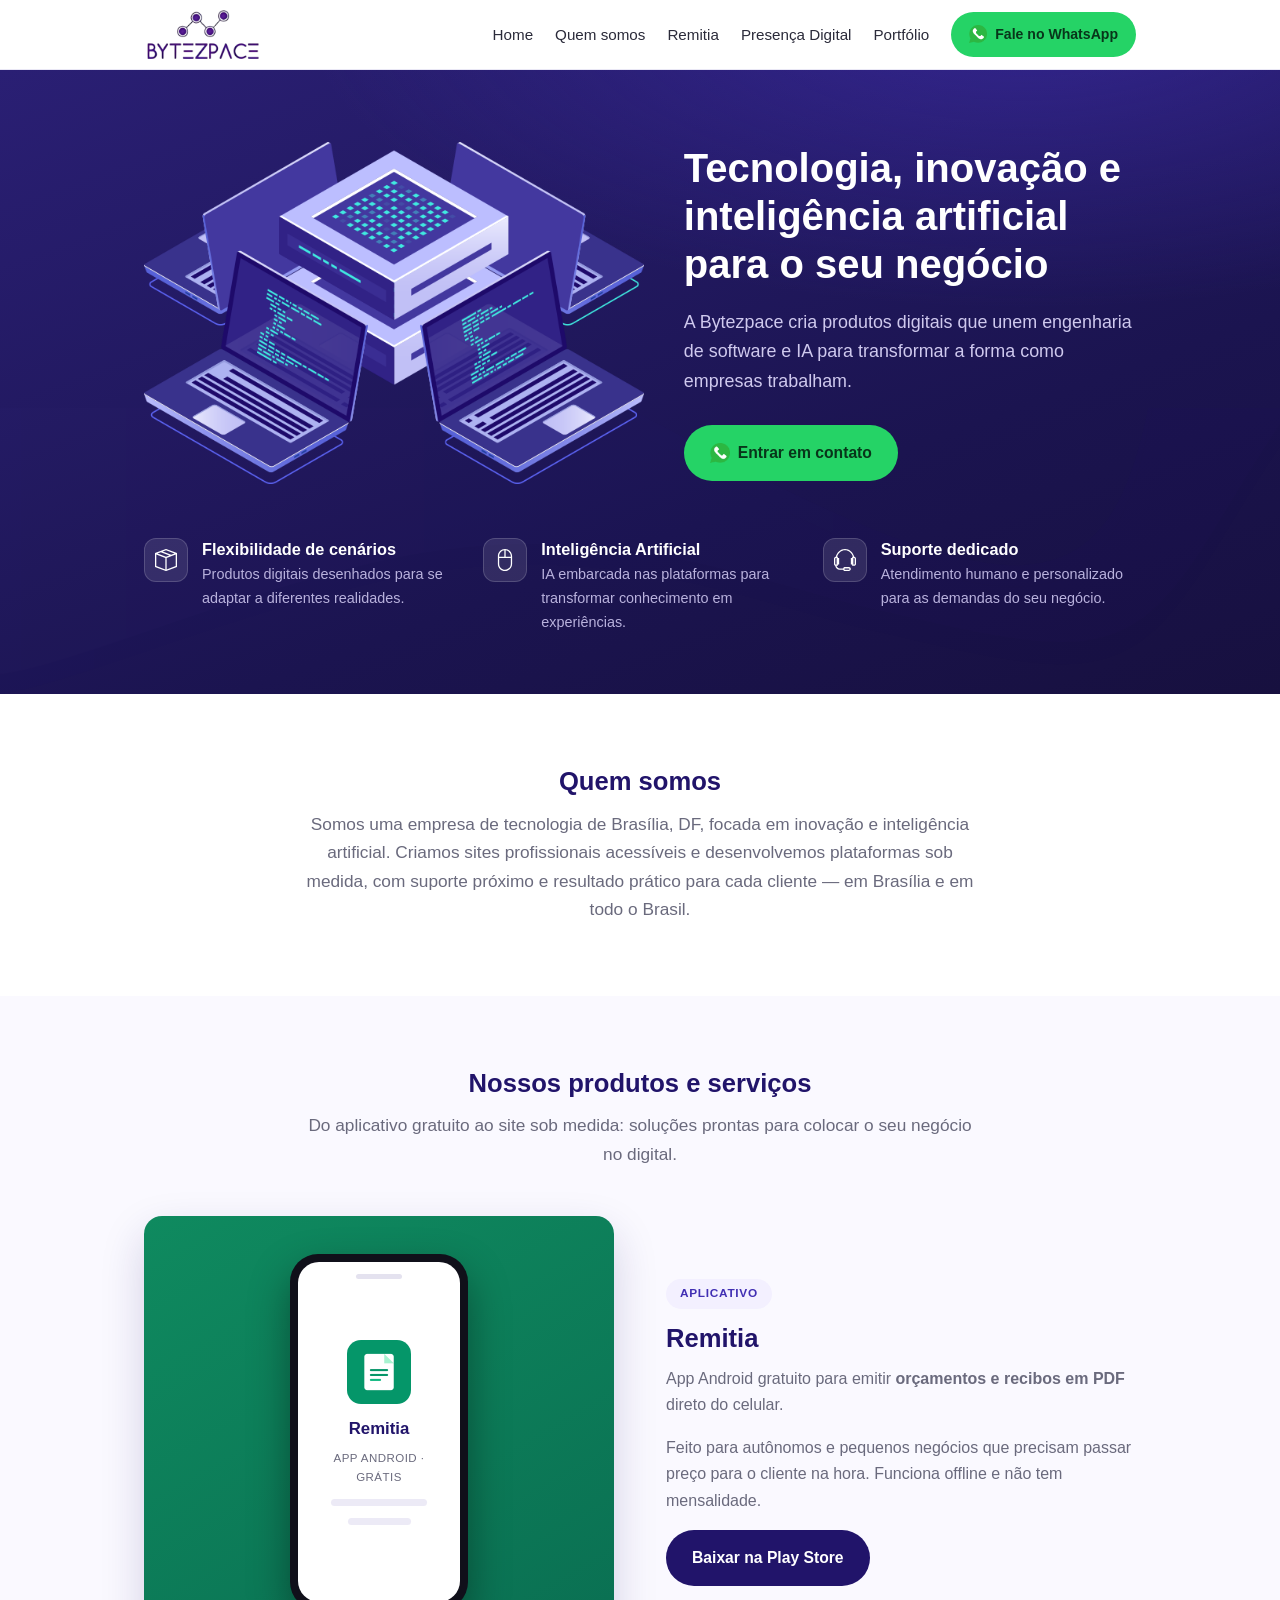
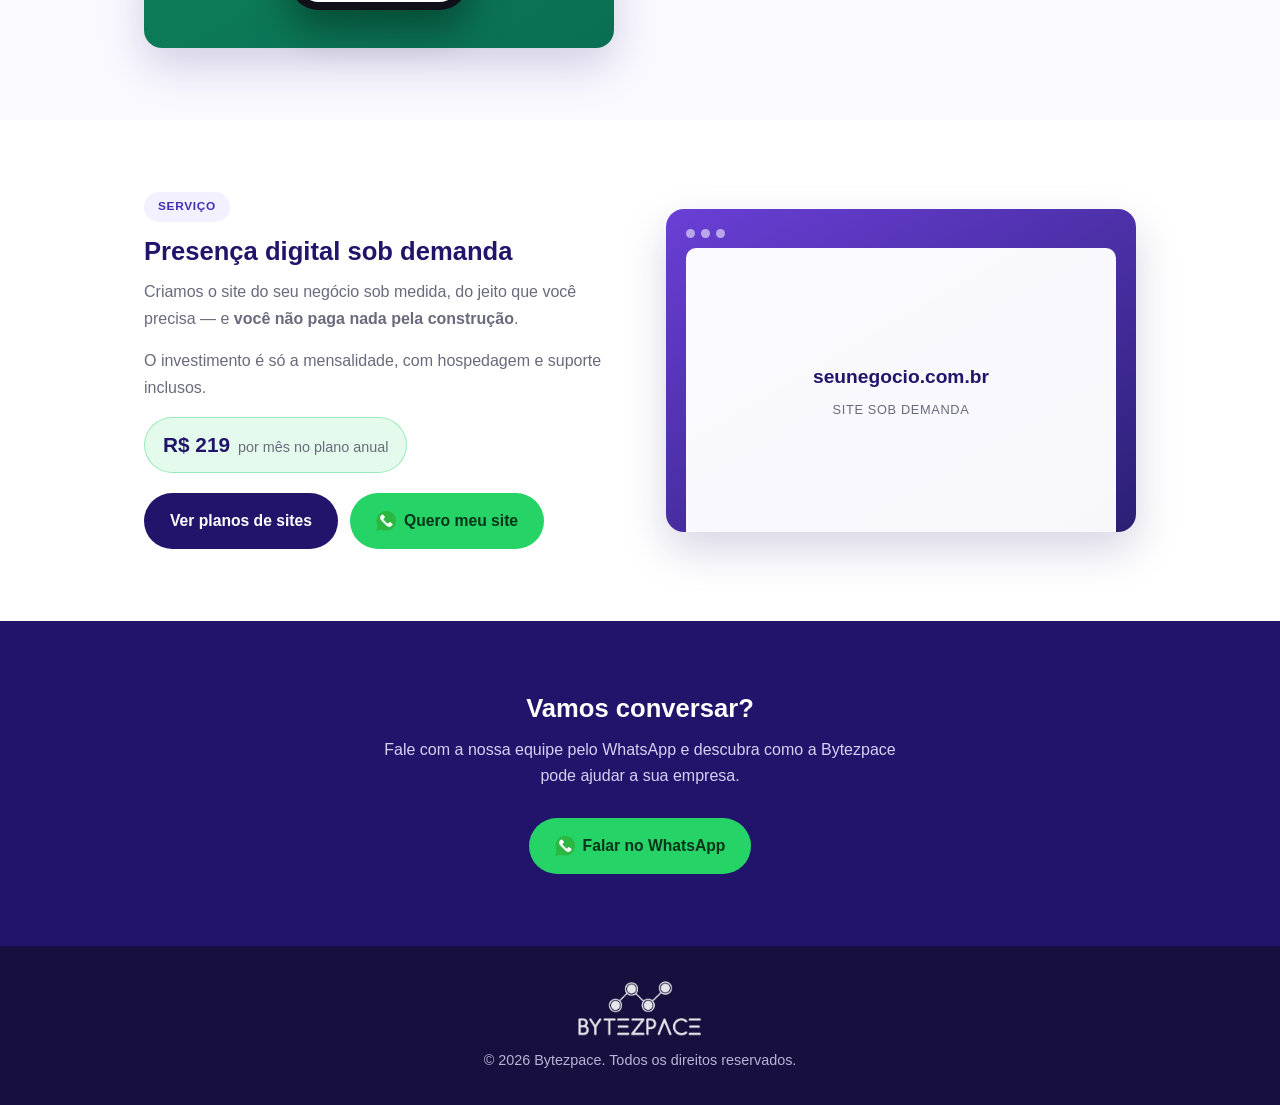
==== commit f99ed9d5: "Update site" ====
--- a/index.html
+++ b/index.html
@@ -6,7 +6,7 @@
   <meta name="viewport" content="width=device-width, initial-scale=1.0">
   <title>Bytezpace — Tecnologia, IA e criação de sites em Brasília</title>
   <meta name="description"
-    content="A Bytezpace cria sites profissionais acessíveis a partir de R$ 199/mês, sem custo de criação, e desenvolve produtos digitais com IA. Brasília, DF.">
+    content="A Bytezpace cria sites profissionais acessíveis a partir de R$ 219/mês, sem custo de criação, e desenvolve produtos digitais com IA. Brasília, DF.">
   <link rel="canonical" href="https://bytezpace.com.br/">
   <meta name="robots" content="index, follow, max-image-preview:large">
   <meta name="theme-color" content="#21146a">
@@ -20,7 +20,7 @@
   <meta property="og:url" content="https://bytezpace.com.br/">
   <meta property="og:title" content="Bytezpace — Tecnologia, IA e criação de sites em Brasília">
   <meta property="og:description"
-    content="Sites profissionais acessíveis a partir de R$ 199/mês, sem custo de criação, e produtos digitais com inteligência artificial.">
+    content="Sites profissionais acessíveis a partir de R$ 219/mês, sem custo de criação, e produtos digitais com inteligência artificial.">
   <meta property="og:image" content="https://bytezpace.com.br/assets/img/banner/hero-banner.png">
   <meta property="og:image:width" content="637">
   <meta property="og:image:height" content="436">
@@ -28,7 +28,7 @@
   <meta name="twitter:card" content="summary_large_image">
   <meta name="twitter:title" content="Bytezpace — Tecnologia, IA e criação de sites em Brasília">
   <meta name="twitter:description"
-    content="Sites acessíveis a partir de R$ 199/mês e produtos digitais com IA.">
+    content="Sites acessíveis a partir de R$ 219/mês e produtos digitais com IA.">
   <meta name="twitter:image" content="https://bytezpace.com.br/assets/img/banner/hero-banner.png">
 
   <link rel="icon" href="assets/img/favicon.png" type="image/png">
@@ -42,19 +42,25 @@
       <a class="header__logo" href="#top">
         <img src="assets/img/logo.png" alt="Bytezpace" width="118">
       </a>
-      <nav class="header__nav">
-        <a href="#top">Home</a>
-        <a href="#quem-somos">Quem somos</a>
-        <a href="#remitia">Remitia</a>
-        <a href="presenca-digital.html">Presença Digital</a>
-        <a href="presenca-digital.html#portfolio">Portfólio</a>
-      </nav>
-      <a class="btn btn--whatsapp btn--sm"
-        href="https://wa.me/5561998340338?text=Ol%C3%A1%2C%20gostaria%20de%20falar%20com%20a%20Bytezpace."
-        target="_blank" rel="noopener">
-        <img src="assets/img/wa-icon.png" alt="" width="18" height="18">
-        Fale no WhatsApp
-      </a>
+      <button class="header__burger" type="button" id="menu-toggle"
+        aria-label="Abrir menu" aria-expanded="false" aria-controls="header-menu">
+        <span></span><span></span><span></span>
+      </button>
+      <div class="header__menu" id="header-menu">
+        <nav class="header__nav">
+          <a href="#top">Home</a>
+          <a href="#quem-somos">Quem somos</a>
+          <a href="#remitia">Remitia</a>
+          <a href="presenca-digital.html">Presença Digital</a>
+          <a href="presenca-digital.html#portfolio">Portfólio</a>
+        </nav>
+        <a class="btn btn--whatsapp btn--sm"
+          href="https://wa.me/5561998340338?text=Ol%C3%A1%2C%20gostaria%20de%20falar%20com%20a%20Bytezpace."
+          target="_blank" rel="noopener">
+          <img src="assets/img/wa-icon.png" alt="" width="18" height="18">
+          Fale no WhatsApp
+        </a>
+      </div>
     </div>
   </header>
 
@@ -131,9 +137,17 @@
       </div>
     </section>
 
-    <!-- ===================== Remitia ===================== -->
+    <!-- ===================== Produtos e serviços ===================== -->
     <section id="remitia" class="section section--alt">
       <div class="container">
+        <div class="section__intro">
+          <h2>Nossos produtos e serviços</h2>
+          <p class="section__lead">
+            Do aplicativo gratuito ao site sob medida: soluções prontas para colocar o seu
+            negócio no digital.
+          </p>
+        </div>
+
         <div class="showcase">
           <div class="showcase__art showcase__art--remitia">
             <div class="phone">
@@ -193,7 +207,7 @@
               O investimento é só a mensalidade, com hospedagem e suporte inclusos.
             </p>
             <div class="showcase__price">
-              <b>R$ 199</b>
+              <b>R$ 219</b>
               <span>por mês no plano anual</span>
             </div>
             <div class="showcase__actions">
@@ -235,6 +249,7 @@
   </footer>
 
   <script>document.getElementById('year').textContent = new Date().getFullYear();</script>
+  <script src="assets/js/menu.js" defer></script>
 
   <!-- ===================== Dados estruturados ===================== -->
   <script type="application/ld+json">
@@ -265,9 +280,9 @@
         "name": "Bytezpace — Criação de sites",
         "url": "https://bytezpace.com.br/presenca-digital.html",
         "image": "https://bytezpace.com.br/assets/img/logo.png",
-        "description": "Criação de sites baratos e acessíveis para pequenos negócios, sem custo de criação e com mensalidade de R$ 199 no plano anual.",
+        "description": "Criação de sites baratos e acessíveis para pequenos negócios, sem custo de criação e com mensalidade de R$ 219 no plano anual.",
         "telephone": "+55-61-99834-0338",
-        "priceRange": "R$ 199/mês",
+        "priceRange": "R$ 219/mês",
         "address": {
           "@type": "PostalAddress",
           "addressLocality": "Brasília",
--- a/assets/css/style.css
+++ b/assets/css/style.css
@@ -102,8 +102,14 @@
 .header__logo { display: flex; }
 .header__logo img { display: block; height: auto; }
 
+.header__menu {
+  margin-left: auto;
+  display: flex;
+  align-items: center;
+  gap: 22px;
+}
+
 .header__nav {
-  margin-left: auto;
   display: flex;
   gap: 22px;
 }
@@ -115,6 +121,37 @@
   font-size: .95rem;
 }
 .header__nav a:hover { color: var(--purple-light); }
+
+/* Botão sanduíche — só aparece nas telas menores */
+.header__burger {
+  display: none;
+  order: 2;
+  margin-left: auto;
+  width: 42px;
+  height: 42px;
+  padding: 0;
+  flex-direction: column;
+  align-items: center;
+  justify-content: center;
+  gap: 4px;
+  background: #fff;
+  border: 1px solid var(--border);
+  border-radius: 10px;
+  cursor: pointer;
+}
+
+.header__burger span {
+  display: block;
+  width: 20px;
+  height: 2px;
+  border-radius: 2px;
+  background: var(--purple);
+  transition: transform .2s ease, opacity .2s ease;
+}
+
+.header__burger[aria-expanded="true"] span:nth-child(1) { transform: translateY(6px) rotate(45deg); }
+.header__burger[aria-expanded="true"] span:nth-child(2) { opacity: 0; }
+.header__burger[aria-expanded="true"] span:nth-child(3) { transform: translateY(-6px) rotate(-45deg); }
 
 /* ===================== Hero ===================== */
 .hero {
@@ -204,6 +241,9 @@
   font-size: 1.08rem;
   color: var(--muted);
 }
+
+.section__intro { margin-bottom: 48px; }
+.section__intro .section__lead { margin-bottom: 0; }
 
 /* ===================== Showcase (seções de produto na home) ===================== */
 .showcase {
@@ -703,9 +743,36 @@
   .pd-steps { grid-template-columns: 1fr; max-width: 420px; margin-left: auto; margin-right: auto; }
 }
 
-/* Abaixo disto o menu não cabe mais na mesma linha */
+/* Abaixo disto o menu não cabe mais na mesma linha: vira painel do sanduíche */
 @media (max-width: 800px) {
-  .header__nav { display: none; }
+  .header__burger { display: inline-flex; }
+
+  .header__menu {
+    display: none;
+    position: absolute;
+    top: 100%;
+    left: 0;
+    right: 0;
+    margin-left: 0;
+    flex-direction: column;
+    align-items: stretch;
+    gap: 0;
+    padding: 4px 24px 20px;
+    background: #fff;
+    border-bottom: 1px solid var(--border);
+    box-shadow: 0 16px 32px rgba(33, 20, 106, .12);
+  }
+  .header__menu.is-open { display: flex; }
+
+  .header__nav { flex-direction: column; gap: 0; }
+  .header__nav a {
+    padding: 13px 0;
+    font-size: 1rem;
+    border-bottom: 1px solid var(--border);
+  }
+  .header__nav a:last-child { border-bottom: 0; }
+
+  .header__menu .btn { margin-top: 16px; justify-content: center; }
 }
 
 @media (max-width: 640px) {
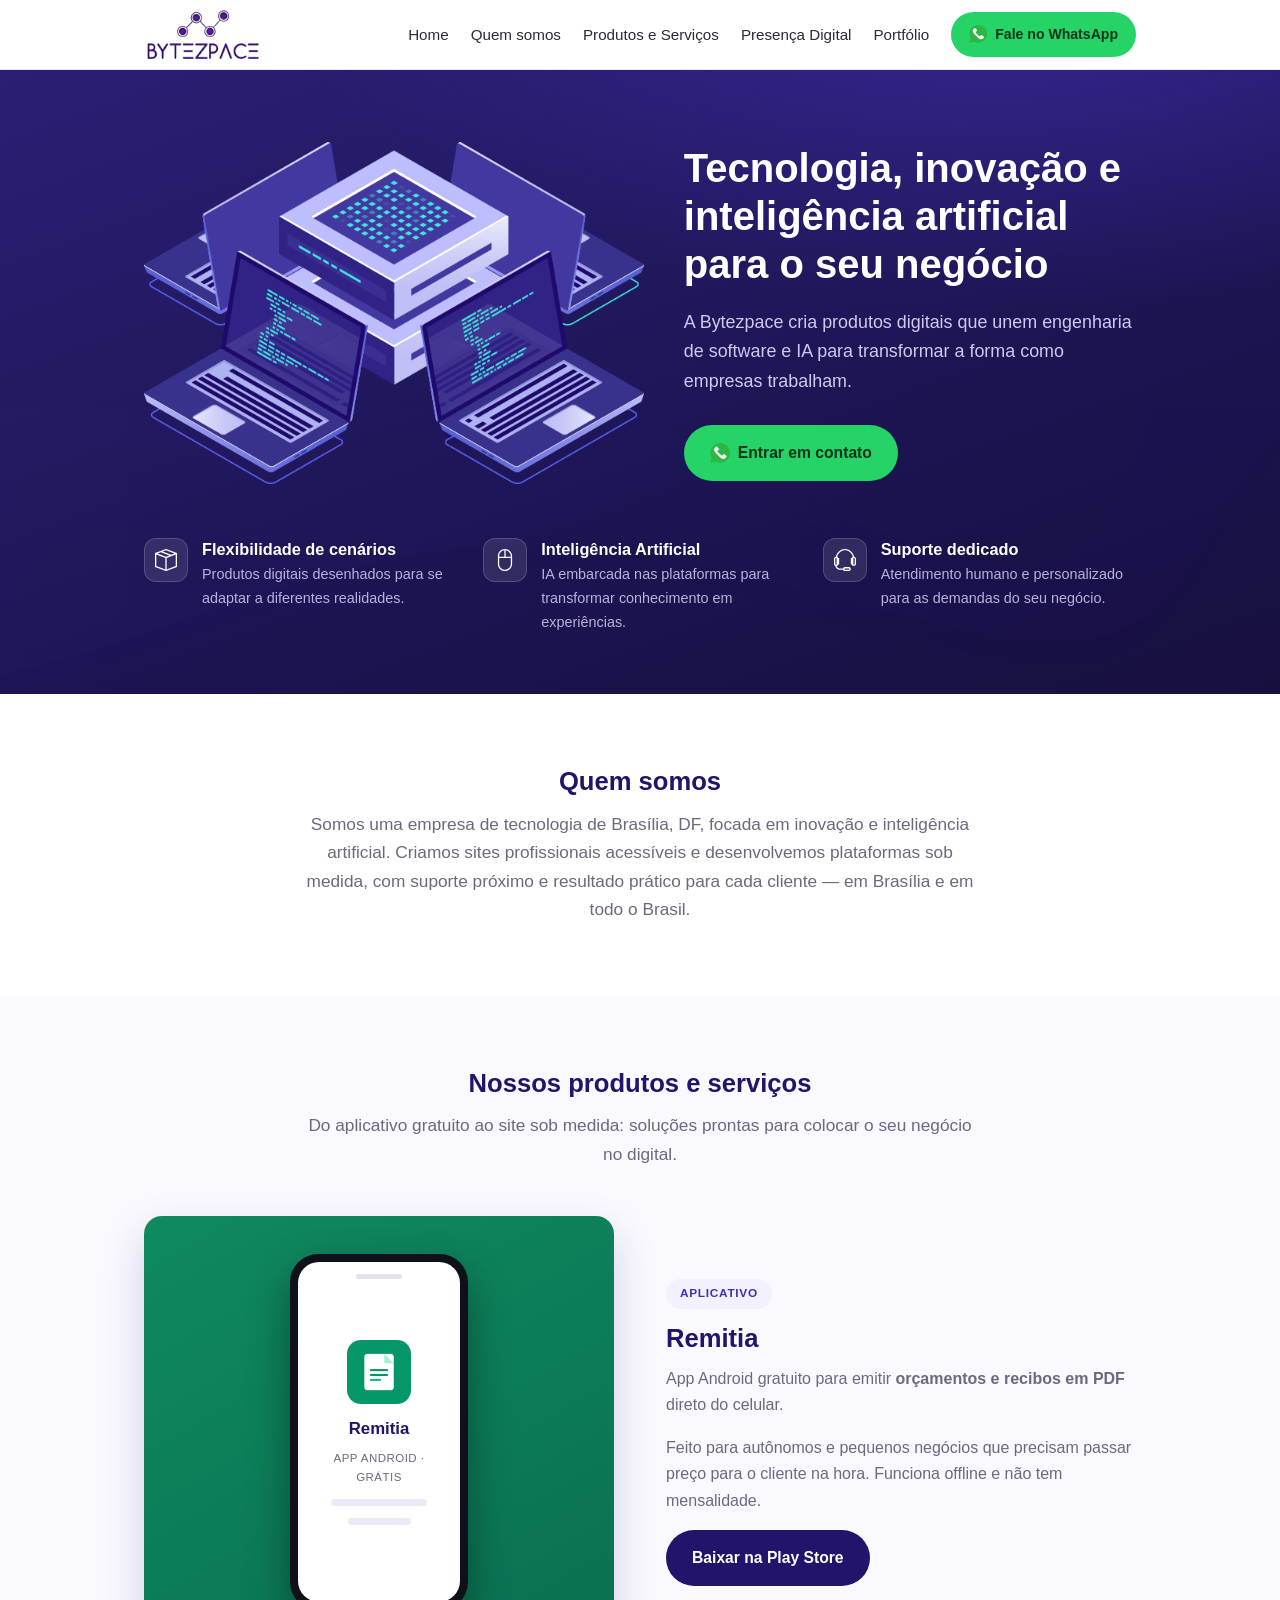
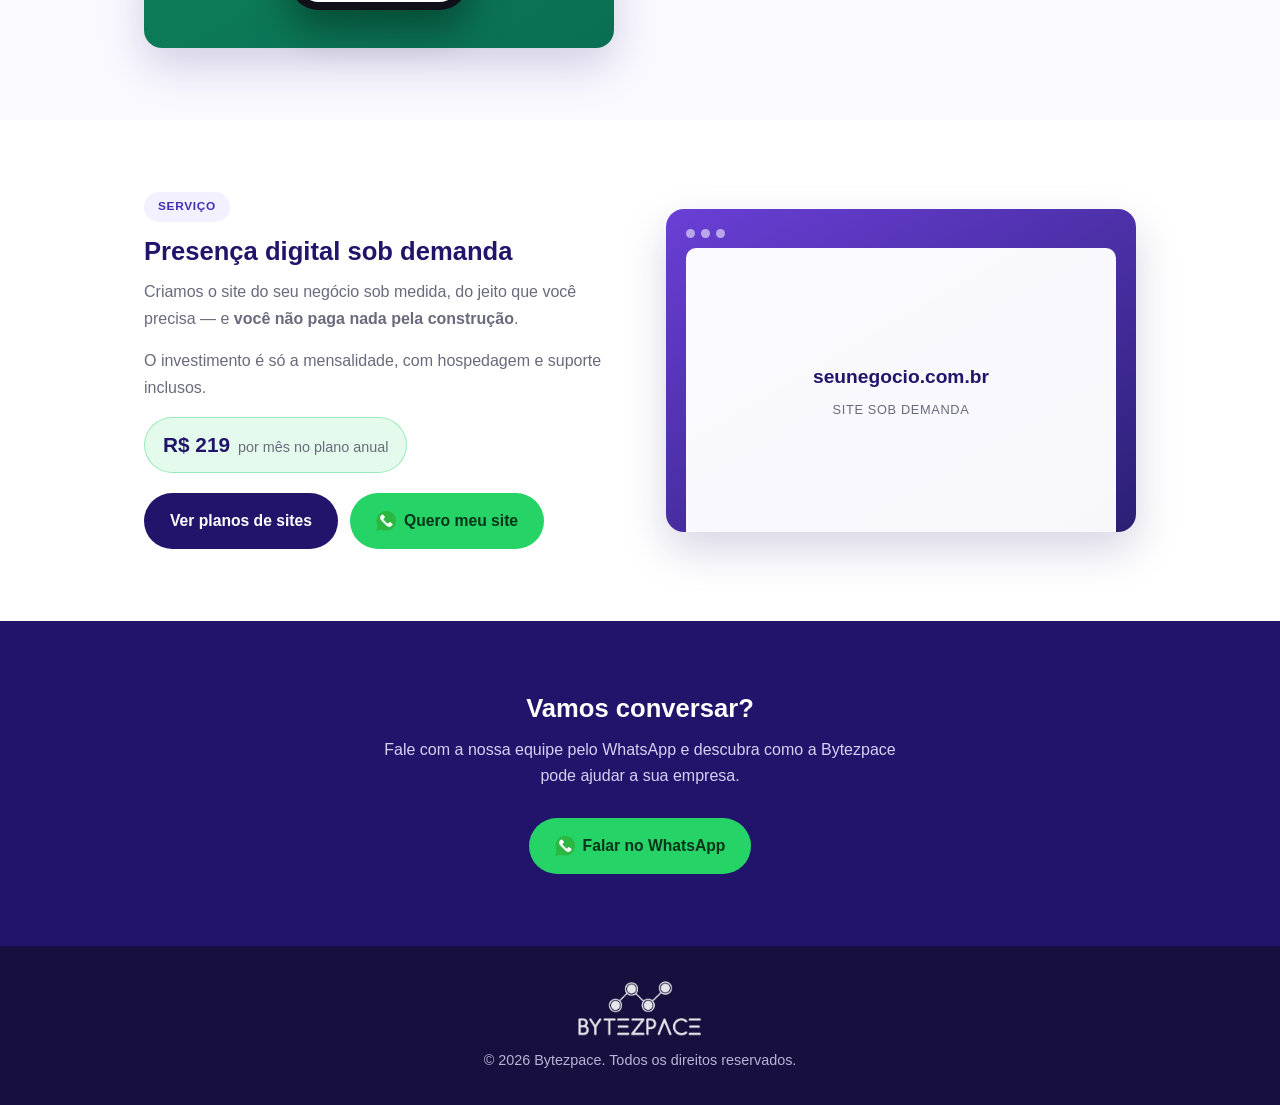
==== commit 908f3f12: "Update" ====
--- a/index.html
+++ b/index.html
@@ -50,7 +50,7 @@
         <nav class="header__nav">
           <a href="#top">Home</a>
           <a href="#quem-somos">Quem somos</a>
-          <a href="#remitia">Remitia</a>
+          <a href="#produtos-e-servicos">Produtos e Serviços</a>
           <a href="presenca-digital.html">Presença Digital</a>
           <a href="presenca-digital.html#portfolio">Portfólio</a>
         </nav>
@@ -138,7 +138,7 @@
     </section>
 
     <!-- ===================== Produtos e serviços ===================== -->
-    <section id="remitia" class="section section--alt">
+    <section id="produtos-e-servicos" class="section section--alt">
       <div class="container">
         <div class="section__intro">
           <h2>Nossos produtos e serviços</h2>
@@ -280,7 +280,7 @@
         "name": "Bytezpace — Criação de sites",
         "url": "https://bytezpace.com.br/presenca-digital.html",
         "image": "https://bytezpace.com.br/assets/img/logo.png",
-        "description": "Criação de sites baratos e acessíveis para pequenos negócios, sem custo de criação e com mensalidade de R$ 219 no plano anual.",
+        "description": "Criação de sites com preços acessíveis para pequenos negócios, sem custo de criação e com mensalidade de R$ 219 no plano anual.",
         "telephone": "+55-61-99834-0338",
         "priceRange": "R$ 219/mês",
         "address": {
@@ -322,6 +322,14 @@
 
     gtag('config', 'AW-18408578280');
   </script>
+
+  <script>
+  gtag('event', 'conversion', {
+      'send_to': 'AW-18408578280/JJuMCLuq2ewcEOi58slE',
+      'value': 1.0,
+      'currency': 'BRL'
+  });
+</script>
 </body>
 
 </html>
--- a/assets/css/style.css
+++ b/assets/css/style.css
@@ -407,7 +407,7 @@
   position: relative;
 }
 .model__preview--remitia { background: linear-gradient(150deg, #0f8a5f, #0a6f52); }
-.model__preview--a { background: linear-gradient(150deg, #6a3fd6, #3b2a94); }
+.model__preview--a { background: linear-gradient(150deg, #0b1f3a, #071527); }
 .model__preview--b { background: linear-gradient(150deg, #3f7bd6, #2a4f94); }
 .model__preview--c { background: linear-gradient(150deg, #d64f8f, #94324f); }
 .model__preview--d { background: linear-gradient(150deg, #1b1035, #0a0a1f); }
@@ -433,6 +433,7 @@
   text-align: center;
   padding: 10px;
 }
+.model__screen img { border-radius: 50%; object-fit: cover; }
 .model__screen strong { color: var(--purple); font-size: 1.05rem; }
 .model__screen em { color: var(--muted); font-style: normal; font-size: .82rem; letter-spacing: .04em; text-transform: uppercase; }
 
